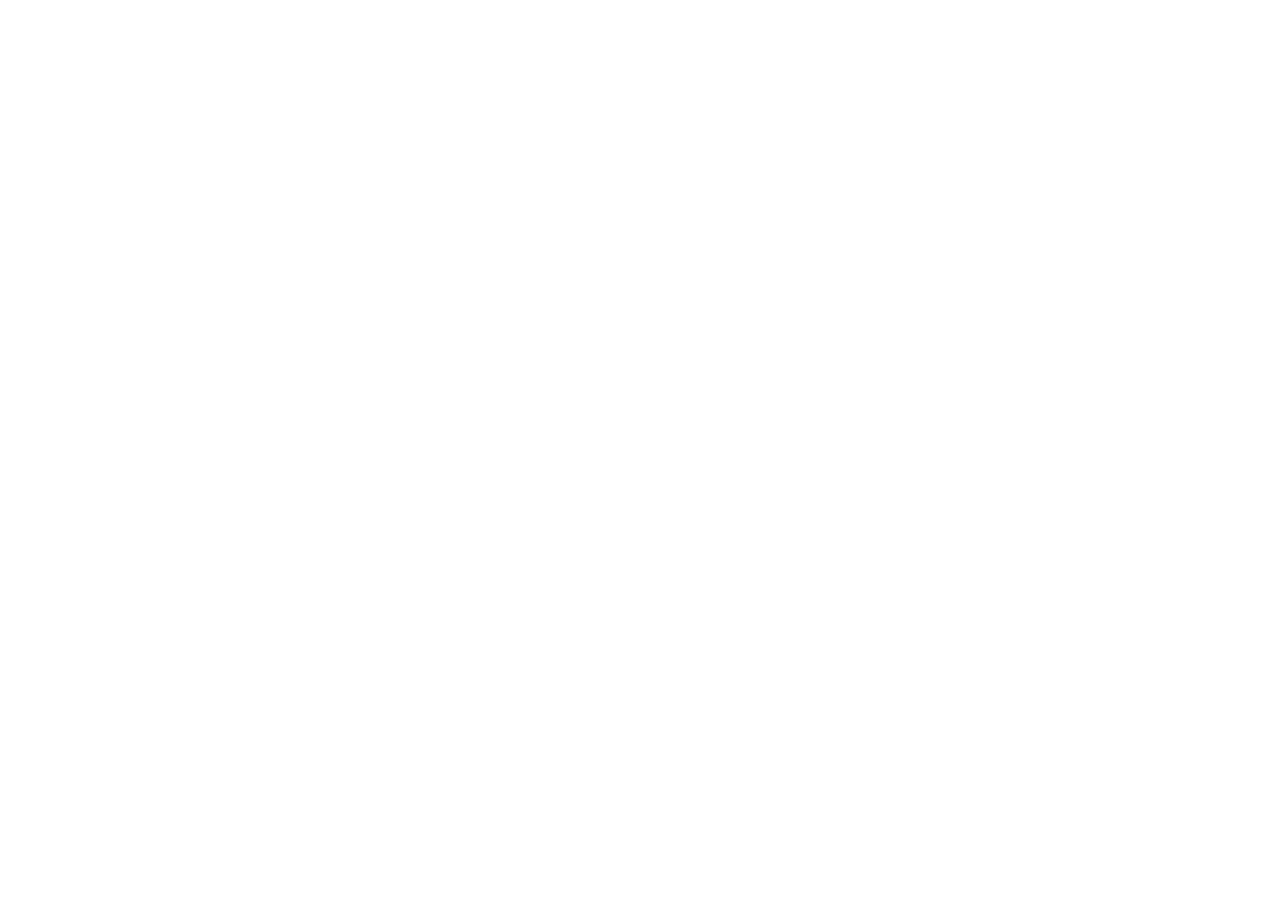
==== index.html @ 0191cfc3 "version 2" ====
<!DOCTYPE html>
<html lang="da">

<head>
    <meta charset="UTF-8">
    <meta name="robots" content="noindex, nofollow">
    <meta name="viewport" content="width=device-width, initial-scale=1.0">
    <title>Forside</title>
    <link rel="stylesheet" href="style.css">
    <link rel="stylesheet" href="layout.css">
    <link rel="preconnect" href="https://fonts.googleapis.com">
    <link rel="preconnect" href="https://fonts.gstatic.com" crossorigin>
    <link
        href="https://fonts.googleapis.com/css2?family=Barrio&family=Montserrat:ital,wght@0,100..900;1,100..900&family=Notable&family=Roboto:ital,wght@0,100;0,300;0,400;0,500;0,700;0,900;1,100;1,300;1,400;1,500;1,700;1,900&display=swap"
        rel="stylesheet">
</head>

<body>
    <header></header>
    <main></main>
    <footer></footer>
    <script src="script.js"></script>
</body>
---- style.css ----
/*************** Reset *********************/
* {
  margin: 0rem;
  padding: 0;
  box-sizing: border-box;
}

img {
  width: 100%;
  height: auto;
  display: block;
  align-self: stretch;
  object-fit: cover;
}
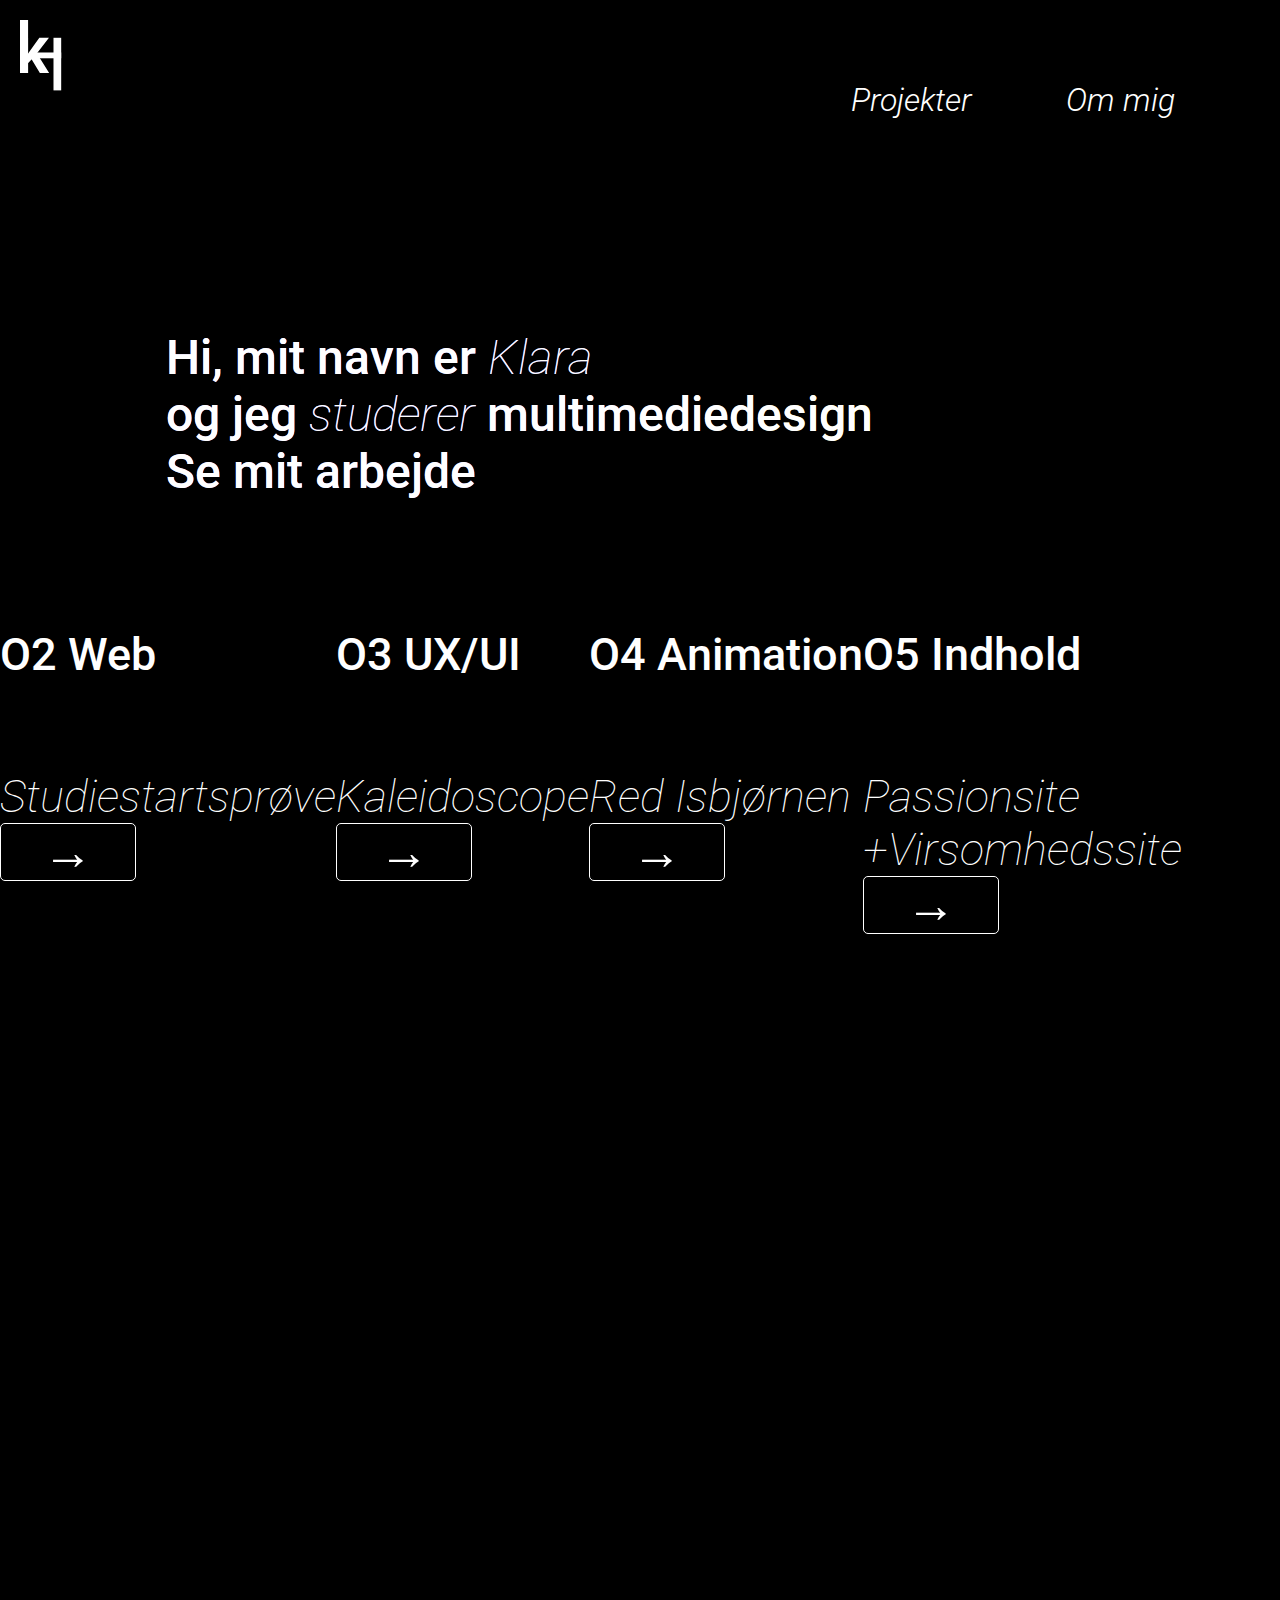
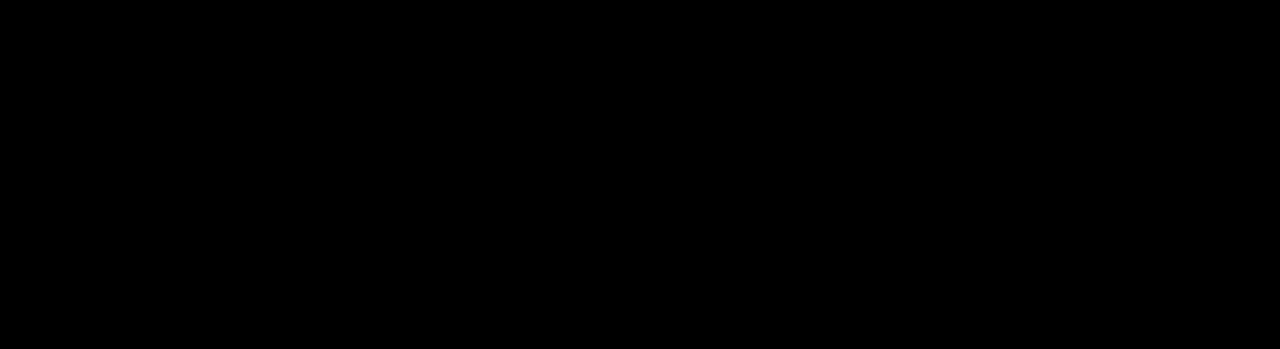
==== commit ed59e442: "version 3" ====
--- a/index.html
+++ b/index.html
@@ -16,8 +16,87 @@
 </head>
 
 <body>
-    <header></header>
-    <main></main>
-    <footer></footer>
+    <header>
+        <div class="logo">
+            <a href="index.html"><img src="img/logo.svg" alt=""></a>
+        </div>
+        <nav>
+            <ul class="menu">
+                <li><a href="projekter.html">Projekter</a></li>
+                <li><a href="om.html">Om mig</a></li>
+            </ul>
+            <div class="burger">
+                <div class="line"></div>
+                <div class="line"></div>
+                <div class="line"></div>
+            </div>
+        </nav>
+    </header>
+    <main>
+        <div class="hero">
+            <div class="hero_text">
+                <h1>Hi, mit navn er <span class="klara">Klara</span>
+                </h1>
+                <h1> og jeg <span class="studerer">studerer</span> multimediedesign</h1>
+                <h1>Se mit arbejde </h1>
+            </div>
+        </div>
+
+        <div class="grid1_1">
+            <div class="02_img"></div>
+            <div class="02_tekst">
+                <h2>O2 Web </h2>
+                <h3>Studiestartsprøve</h3>
+                <div class="pil-knap">
+                    <a class="pil" href="02.html"> &rarr;</a>
+                </div>
+            </div>
+
+
+            <div class="03_tekst">
+                <h2>O3 UX/UI </h2>
+                <h3>Kaleidoscope</h3>
+                <div class="pil-knap">
+                    <a class="pil" href="03.html"> &rarr;</a>
+                </div>
+            </div>
+            <div class="03_img"></div>
+
+            <div class="04_img"></div>
+            <div class="04_tekst">
+                <h2>O4 Animation </h2>
+                <h3>Red Isbjørnen</h3>
+                <div class="pil-knap">
+                    <a class="pil" href="04.html"> &rarr;</a>
+                </div>
+            </div>
+
+            <div class="05_tekst">
+                <h2>O5 Indhold </h2>
+                <h3>Passionsite</h3>
+                <h3>+Virsomhedssite</h3>
+                <div class="pil-knap">
+                    <a class="pil" href="05.html"> &rarr;</a>
+                </div>
+            </div>
+            <div class="05_img"></div>
+
+
+
+        </div>
+
+    </main>
+    <footer>
+        <div class="footer">
+            <div class="footer_logo">
+                <img src="img/footer_logo.svg" alt="">
+            </div>
+
+            <div>
+                <a href="projekter.html">Projekter</a>
+                <a href="om.html">Om mig</a>
+            </div>
+        </div>
+    </footer>
     <script src="script.js"></script>
 </body>--- a/style.css
+++ b/style.css
@@ -11,4 +11,237 @@
   display: block;
   align-self: stretch;
   object-fit: cover;
-}
+  padding-bottom: 7vw;
+}
+
+/*** css variabler ***/
+:root {
+  /**farver**/
+  --primary: #000000;
+  --secondary: #004491;
+  --accent: #fcc74d;
+  --grey: #ededed;
+  --white: #fffbfb;
+  --black: RGB(0, 0, 0);
+
+  /** font size **/
+  --h1mobil: 1rem;
+  --h1desktop: 2rem;
+
+  --h2mobil: 1.75rem;
+  --h2desktop: 2.8rem;
+
+  --h3mobil: 1.5rem;
+  --h3desktop: 1.75rem;
+
+  --h4mobil: 1.2rem;
+  --h4desktop: 1.5rem;
+
+  --pmobil: 0.9375rem;
+  --pdesktop: 1.2rem;
+
+  --minitekstmobil: 0.8125rem;
+  --minitekstdesktop: 0.875rem;
+
+  /*** css variabl space ***/
+  --space-xxs: 0.25rem;
+  --space-xs: 0.5rem;
+  --space-sm: 1rem;
+  --space-md: 1.5rem;
+  --space-lg: 2rem;
+  --space-xl: 3rem;
+  --space-xxl: 6rem;
+}
+
+body {
+  background-color: black;
+}
+
+p {
+  font-size: 1.9rem;
+  font-family: "Roboto", serif;
+  font-weight: 500;
+  font-style: normal;
+  color: rgb(255, 255, 255);
+  line-height: 138%;
+  padding-bottom: 7vw;
+}
+
+.p_titel {
+  font-family: "Roboto", serif;
+  font-weight: 100;
+  font-style: italic;
+  font-size: 1.9rem;
+  color: white;
+}
+
+h1 {
+  font-family: "Roboto", serif;
+  font-weight: 500;
+  font-style: normal;
+  font-size: 3rem;
+  color: white;
+  padding-left: 3vw;
+}
+
+.undertitel {
+  font-family: "Roboto", serif;
+  font-weight: 100;
+  font-style: italic;
+  font-size: 3rem;
+  color: white;
+}
+
+h2 {
+  font-family: "Roboto", serif;
+  font-weight: 500;
+  font-style: normal;
+  font-size: 2.8rem;
+  color: white;
+  padding-bottom: 7vw;
+}
+
+h3 {
+  font-family: "Roboto", serif;
+  font-weight: 100;
+  font-style: italic;
+  font-size: 2.8rem;
+  color: white;
+}
+
+/******** menu ********/
+header {
+  display: flex;
+  justify-content: space-between;
+  align-items: center;
+  padding: 20px;
+  background-color: #000000;
+  color: #ffffff;
+  font-family: "Roboto", serif;
+  font-weight: 300;
+  font-style: italic;
+  font-size: 2rem;
+}
+
+nav {
+  display: flex;
+  align-items: center;
+}
+
+.menu {
+  display: flex;
+  list-style: none;
+  align-items: center;
+  margin: 0;
+  padding: 0;
+}
+
+.menu li {
+  margin-right: 75px;
+}
+
+.menu a {
+  padding: 10px;
+  color: #000000;
+  text-decoration: none;
+  transition: color 0.3s;
+  text-align: center;
+  color: #ffffff;
+}
+
+.menu a:hover {
+  color: #ee22cc;
+}
+
+.burger {
+  width: 30px;
+  height: 20px;
+  cursor: pointer;
+}
+
+.burger .line {
+  width: 100%;
+  height: 2px;
+  background-color: #ffffff;
+  margin-bottom: 5px;
+  transition: 0.2s linear;
+}
+.burger {
+  display: none;
+}
+
+@media screen and (max-width: 800px) {
+  .menu {
+    display: none;
+  }
+  .burger {
+    display: block;
+  }
+
+  .burger.active .line:nth-child(1) {
+    transform: rotate(45deg) translate(5px, 5px);
+    transition: 0.2s linear;
+  }
+
+  .burger.active .line:nth-child(2) {
+    opacity: 0;
+    transition: 0.15s linear;
+  }
+
+  .burger.active .line:nth-child(3) {
+    transform: rotate(-45deg) translate(5px, -5px);
+    transition: 0.2s linear;
+  }
+
+  nav.active .menu {
+    display: block;
+    background-color: #000000;
+    position: absolute;
+    top: 94px;
+    left: 0;
+    width: 100%;
+    height: 100%;
+    box-shadow: 0 10px 10px rgba(0, 0, 0, 0.1);
+    z-index: 1;
+  }
+
+  nav.active .menu li {
+    margin: 10px 20px;
+    text-align: center;
+  }
+
+  nav.active .menu a {
+    font-size: 80px;
+  }
+
+  .menu a {
+    color: #ffffff;
+    height: 100svh;
+  }
+  .menu a:hover {
+    color: #000000;
+  }
+}
+
+/********* footer ***********/
+/* .footer_logo {
+  width: 35%;
+} */
+
+.footer {
+  display: grid;
+  grid-template-columns: 1fr 1fr;
+  padding: 2vw;
+}
+
+.footer a {
+  padding: 10px;
+  text-decoration: none;
+  transition: color 0.3s;
+  text-align: center;
+  color: #000000;
+  font-family: "Roboto", serif;
+  font-weight: 300;
+  font-style: italic;
+  font-size: 2rem;
+}
--- a/layout.css
+++ b/layout.css
@@ -0,0 +1,193 @@
+/********** forside **********/
+
+.hero_text {
+  font-size: 2rem;
+  font-family: "Roboto", serif;
+  font-weight: 700;
+  font-style: normal;
+
+  color: transparent;
+  background-clip: text;
+  background-image: url("img/gradient.png");
+  background-size: 150%;
+
+  animation: kf_herot 30s cubic-bezier(0.3, 0, 0.7, 1);
+}
+
+@keyframes kf_herot {
+  0% {
+    background-position: 0% 0%;
+  }
+  50% {
+    background-position: 100% 100%;
+  }
+  100% {
+    background-position: 0% 0%;
+  }
+}
+
+.klara {
+  font-family: "Roboto", serif;
+  font-weight: 100;
+  font-style: italic;
+}
+
+.studerer {
+  font-family: "Roboto", serif;
+  font-weight: 100;
+  font-style: italic;
+}
+
+.hero {
+  background-color: black;
+  padding: 10vw;
+}
+
+.pil {
+  background-color: #000000;
+  background-size: 200px;
+  border-style: solid;
+  border-width: 1px;
+  text-align: center;
+  color: rgb(255, 255, 255);
+  padding: 0px;
+  padding-inline: 42px;
+  border-radius: 5px;
+  font-family: Arial, Helvetica, sans-serif;
+  font-size: 50px;
+  text-decoration: none;
+}
+.pil:hover {
+  color: transparent;
+  background-clip: text;
+  background-image: url("img/gradient.png");
+  background-size: 150%;
+
+  animation: kf_hover 2s cubic-bezier(0.3, 0, 0.7, 1);
+}
+
+@keyframes kf_hover {
+  0% {
+    background-position: 0% 0%;
+  }
+  50% {
+    background-position: 100% 100%;
+  }
+  100% {
+    background-position: 0% 0%;
+  }
+}
+
+/****** 02 ***********/
+
+@media (min-width: 750px) {
+  .grid1_1 {
+    display: flex;
+    flex-direction: row;
+  }
+}
+
+.se {
+  background-color: #000000;
+  background-size: 200px;
+  border-style: solid;
+  border-width: 1px;
+  text-align: center;
+  color: rgb(255, 255, 255);
+  padding: 9px;
+  padding-inline: 23px;
+  border-radius: 50px;
+  font-family: "Roboto", serif;
+  font-weight: 100;
+  font-size: 2.8rem;
+  text-decoration: none;
+}
+.se:hover {
+  color: transparent;
+  background-clip: text;
+  background-image: url("img/gradient.png");
+  background-size: 150%;
+
+  animation: kf_hover 2s cubic-bezier(0.3, 0, 0.7, 1);
+}
+
+.se-knap {
+  display: flex;
+  justify-content: center;
+}
+
+.flex_boks {
+  display: grid;
+  justify-content: center;
+}
+
+.boks_02_1 {
+  padding: 10vw;
+}
+
+.tekst_boks_02 {
+  padding: 10vw;
+}
+
+.indhold_02 {
+  padding: 10vw;
+}
+
+.lering_02 {
+  padding: 10vw;
+}
+
+/************* 03 ***************/
+.tekst_boks_03 {
+}
+
+.proces_03 {
+  background-color: #accdff;
+  color: black;
+  padding: 10vw;
+}
+
+.flex_boks_03 {
+  display: grid;
+  justify-content: center;
+  padding-top: 10vw;
+  padding-bottom: 10vw;
+
+  font-size: 1rem;
+  font-family: "Roboto", serif;
+  font-weight: 400;
+  font-style: normal;
+
+  /* color: transparent;
+  background-clip: text; */
+  background-image: url("img/gradient.png");
+  /* background-size: 150%; */
+
+  animation: kf_boks 30s cubic-bezier(0.3, 0, 0.7, 1);
+}
+
+@keyframes kf_boks {
+  0% {
+    background-position: 0% 0%;
+  }
+  50% {
+    background-position: 100% 100%;
+  }
+  100% {
+    background-position: 0% 0%;
+  }
+}
+
+.ungt,
+.moder,
+.kulturelt {
+  display: grid;
+  justify-content: center;
+}
+
+.videre_knap {
+  display: grid;
+  justify-content: center;
+  padding-top: 20vw;
+  padding-bottom: 10vw;
+}
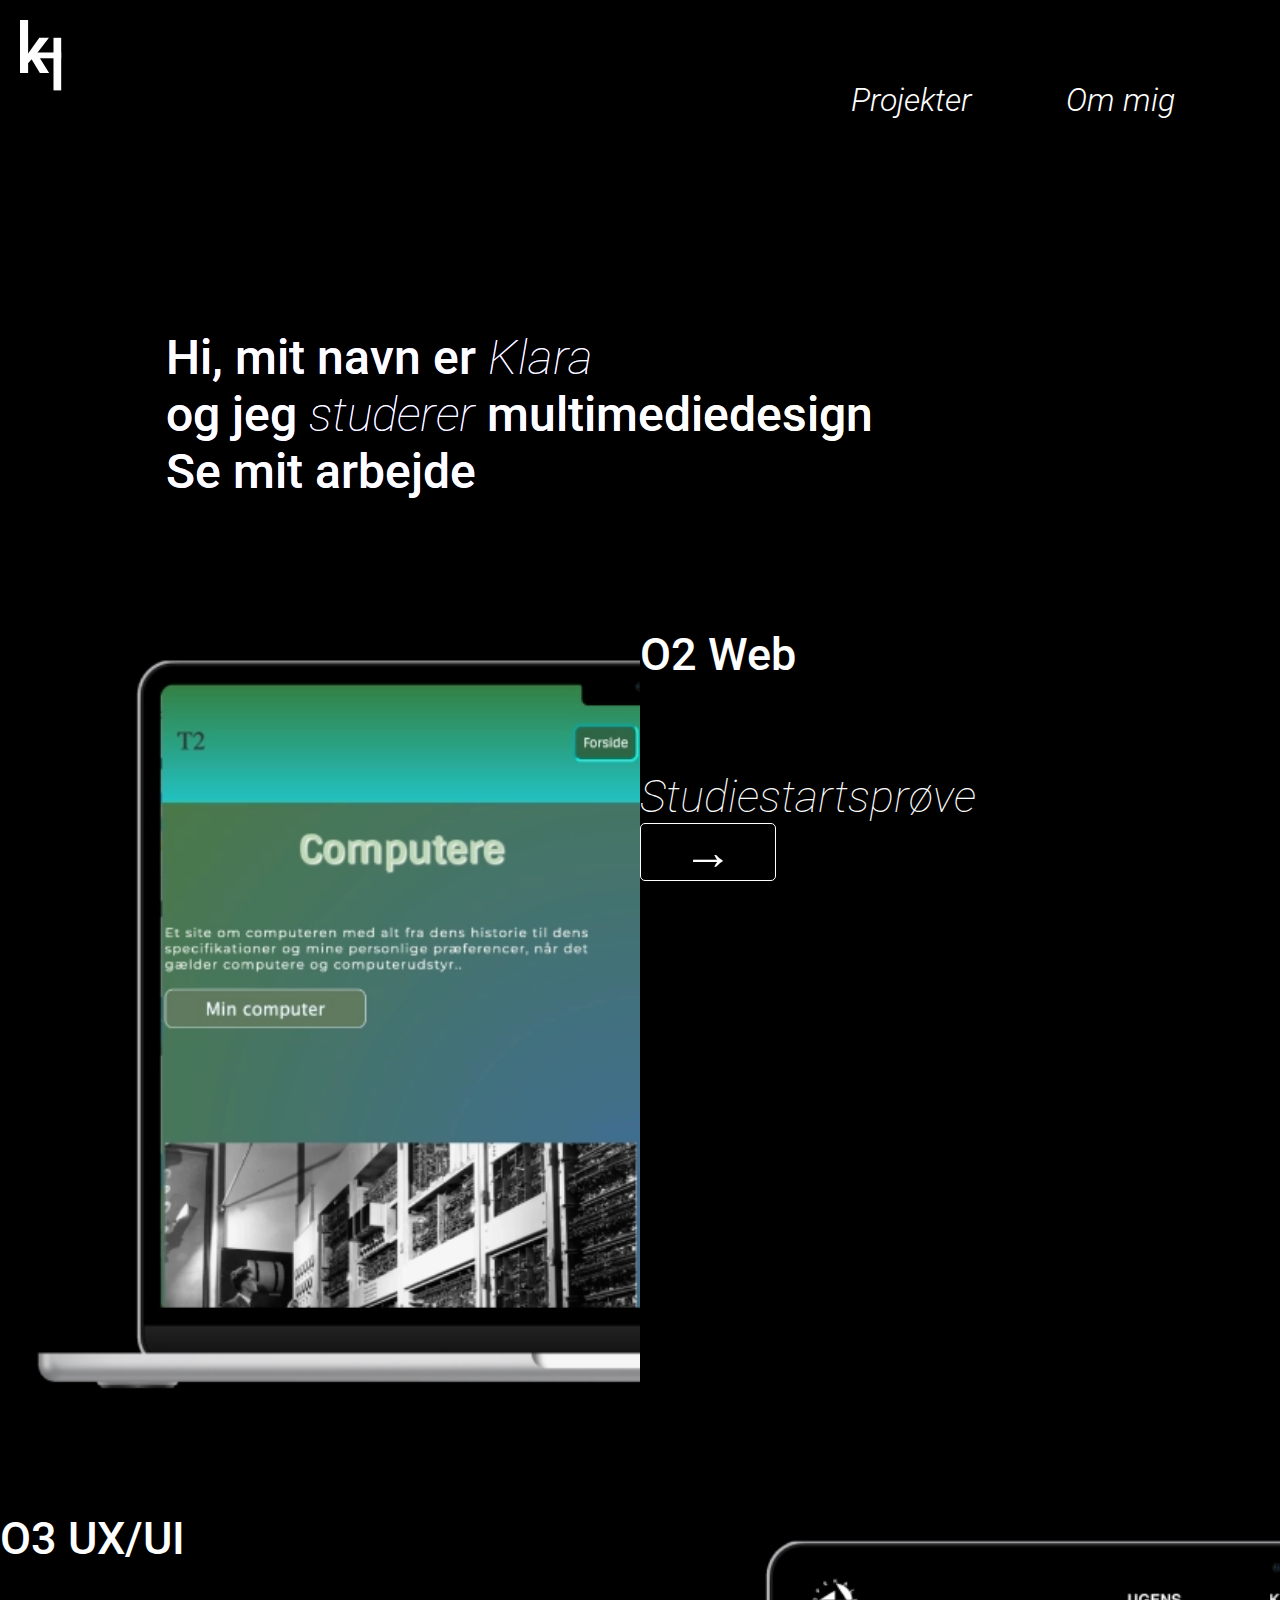
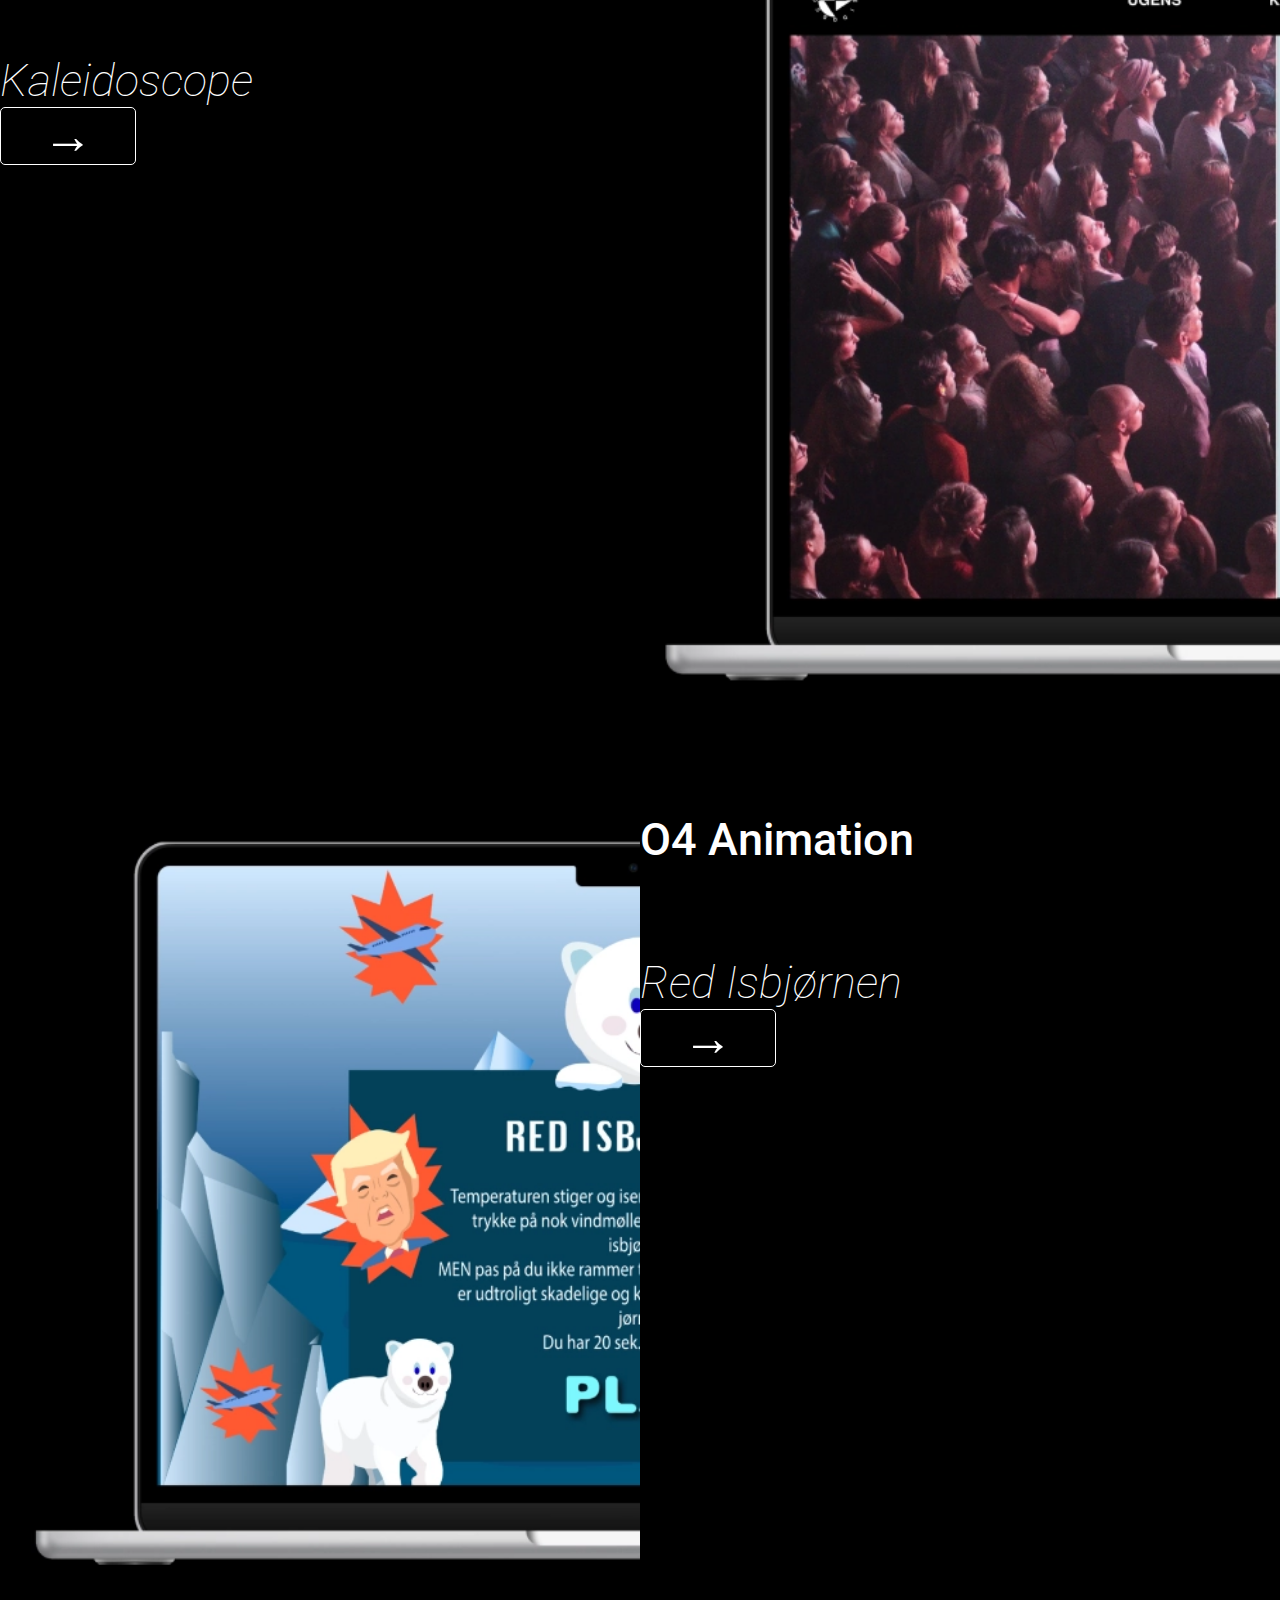
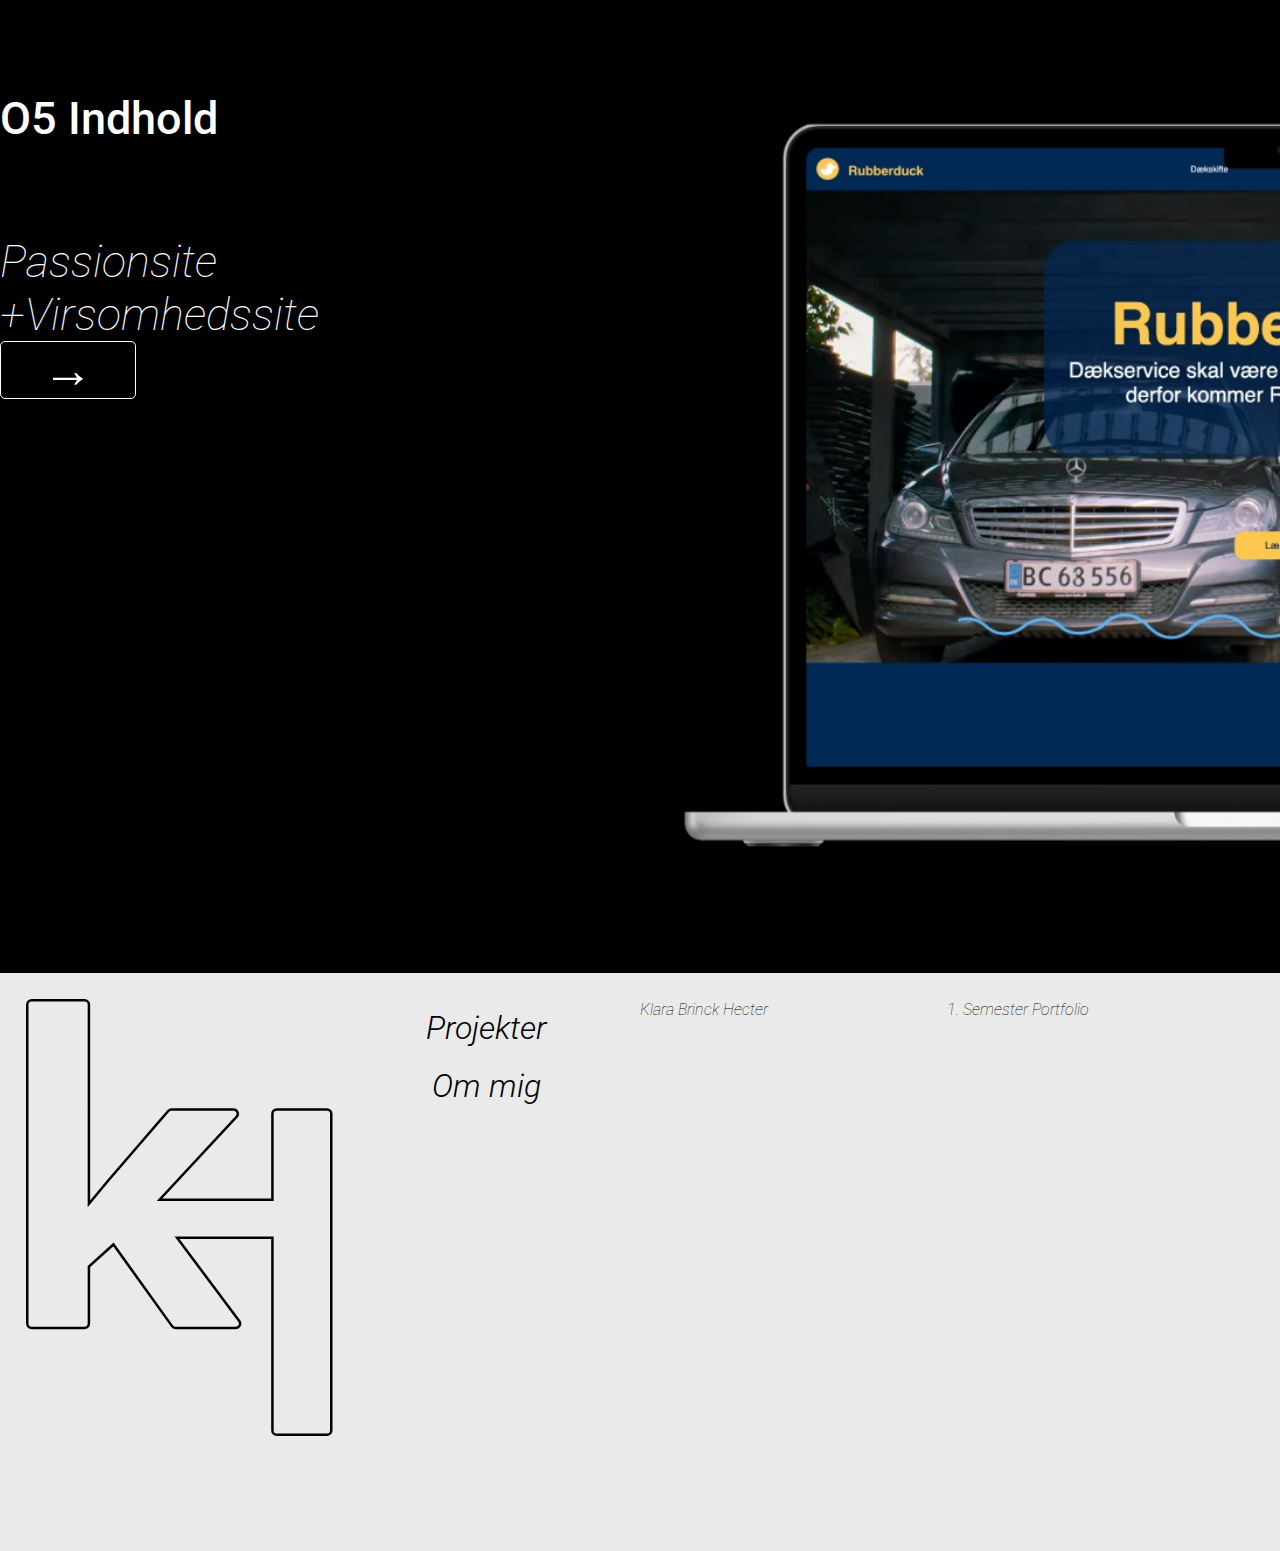
==== commit 2b9cea0b: "version 5" ====
--- a/index.html
+++ b/index.html
@@ -42,9 +42,9 @@
             </div>
         </div>
 
-        <div class="grid1_1">
-            <div class="02_img"></div>
-            <div class="02_tekst">
+        <div class="forside_grid1_1">
+            <div class="img_02"> <img src="img/02_proj.webp" alt=""></div>
+            <div class="tekst_02">
                 <h2>O2 Web </h2>
                 <h3>Studiestartsprøve</h3>
                 <div class="pil-knap">
@@ -53,17 +53,17 @@
             </div>
 
 
-            <div class="03_tekst">
+            <div class="tekst_03">
                 <h2>O3 UX/UI </h2>
                 <h3>Kaleidoscope</h3>
                 <div class="pil-knap">
                     <a class="pil" href="03.html"> &rarr;</a>
                 </div>
             </div>
-            <div class="03_img"></div>
+            <div class="img_03"><img src="img/03_proj.webp" alt=""></div>
 
-            <div class="04_img"></div>
-            <div class="04_tekst">
+            <div class="img_04"><img src="img/04_proj.webp" alt=""></div>
+            <div class="tekst_04">
                 <h2>O4 Animation </h2>
                 <h3>Red Isbjørnen</h3>
                 <div class="pil-knap">
@@ -71,7 +71,7 @@
                 </div>
             </div>
 
-            <div class="05_tekst">
+            <div class="tekst_05">
                 <h2>O5 Indhold </h2>
                 <h3>Passionsite</h3>
                 <h3>+Virsomhedssite</h3>
@@ -79,7 +79,7 @@
                     <a class="pil" href="05.html"> &rarr;</a>
                 </div>
             </div>
-            <div class="05_img"></div>
+            <div class="img_05"><img src="img/05_proj.webp" alt=""></div>
 
 
 
@@ -88,15 +88,35 @@
     </main>
     <footer>
         <div class="footer">
-            <div class="footer_logo">
-                <img src="img/footer_logo.svg" alt="">
+
+            <div class="grid2_1">
+                <div class="footer_logo">
+                    <img src="img/footer_logo.svg" alt="">
+                </div>
+
+                <div>
+                    <div class="projekter">
+                        <a href="projekter.html">Projekter</a>
+                    </div>
+
+                    <div class="om">
+                        <a href="om.html">Om mig</a>
+                    </div>
+
+                </div>
             </div>
 
-            <div>
-                <a href="projekter.html">Projekter</a>
-                <a href="om.html">Om mig</a>
+
+            <div class="grid2_1">
+                <div>
+                    <p class="fod_1">Klara Brinck Hecter</p>
+                </div>
+                <div>
+                    <p class="fod_2">1. Semester Portfolio</p>
+                </div>
             </div>
         </div>
+
     </footer>
     <script src="script.js"></script>
 </body>--- a/style.css
+++ b/style.css
@@ -58,9 +58,9 @@
 }
 
 p {
-  font-size: 1.9rem;
-  font-family: "Roboto", serif;
-  font-weight: 500;
+  font-size: 1.5rem;
+  font-family: "Roboto", serif;
+  font-weight: 400;
   font-style: normal;
   color: rgb(255, 255, 255);
   line-height: 138%;
@@ -230,8 +230,9 @@
 
 .footer {
   display: grid;
-  grid-template-columns: 1fr 1fr;
   padding: 2vw;
+  background-color: #eaeaea;
+  justify-content: center;
 }
 
 .footer a {
@@ -245,3 +246,44 @@
   font-style: italic;
   font-size: 2rem;
 }
+
+.footer_logo {
+  display: grid;
+  grid-row: 1/3;
+}
+
+.fod_1,
+.fod_2 {
+  font-family: "Roboto", serif;
+  font-weight: 100;
+  font-style: italic;
+  font-size: 1rem;
+  color: rgb(0, 0, 0);
+
+  padding: 0;
+  display: grid;
+}
+
+.grid2_1 {
+  display: grid;
+  grid-template-columns: 1fr 1fr;
+}
+
+.projekter {
+  display: grid;
+  grid-row: 1/2;
+}
+
+.om {
+  display: grid;
+  grid-row: 2/3;
+}
+
+@media screen and (min-width: 800px) {
+  .footer {
+    display: grid;
+    grid-template-columns: 1fr 1fr;
+    padding: 2vw;
+    background-color: #eaeaea;
+  }
+}
--- a/layout.css
+++ b/layout.css
@@ -80,10 +80,67 @@
 
 /****** 02 ***********/
 
+@media (max-width: 750px) {
+  .forside_grid1_1 {
+    display: flex;
+    flex-wrap: wrap;
+    gap: 20px; /* Afstand mellem elementer */
+    padding-bottom: 10vw;
+  }
+
+  .img_02 {
+    order: 1;
+    padding: 10vw;
+    padding-bottom: 0;
+  }
+
+  .tekst_02 {
+    order: 2;
+    padding-left: 10vw;
+    padding-bottom: 15vw;
+  }
+
+  .tekst_03 {
+    order: 4;
+    padding-left: 10vw;
+    padding-bottom: 15vw;
+  }
+
+  .img_03 {
+    order: 3;
+    padding: 10vw;
+    padding-bottom: 0;
+  }
+
+  .img_04 {
+    order: 6;
+    padding: 10vw;
+    padding-bottom: 0;
+  }
+
+  .tekst_04 {
+    order: 6;
+    padding-left: 10vw;
+    padding-bottom: 15vw;
+  }
+
+  .tekst_05 {
+    order: 9;
+    padding-left: 10vw;
+    padding-bottom: 15vw;
+  }
+
+  .img_05 {
+    order: 8;
+    padding: 10vw;
+    padding-bottom: 0;
+  }
+}
+
 @media (min-width: 750px) {
-  .grid1_1 {
-    display: flex;
-    flex-direction: row;
+  .forside_grid1_1 {
+    display: grid;
+    grid-template-columns: 1fr 1fr;
   }
 }
 
@@ -191,3 +248,125 @@
   padding-top: 20vw;
   padding-bottom: 10vw;
 }
+
+/************ 05 **********/
+
+.lerings_boks_04 {
+  background-color: #e4ccff;
+}
+
+.sort_tekst {
+  color: black;
+}
+
+.lering_04 {
+  padding-left: 10vw;
+  padding-top: 15vw;
+}
+
+.p_titel_4 {
+  padding-top: 10vw;
+}
+
+/* #game_elements {
+  width: 100%;
+  height: 100%;
+  position: absolute;
+  top: 0;
+  left: 0;
+} */
+
+#fly_container {
+  width: 13%;
+  aspect-ratio: 200/200;
+  position: absolute;
+  top: 633px;
+  left: 330px;
+}
+
+#fly_sprite {
+  width: 100%;
+  height: 100%;
+  background-image: url(img/flyvemaskine.svg);
+  background-size: cover;
+
+  animation-name: rotation_kf;
+  animation-duration: 30s;
+  animation-iteration-count: infinite;
+}
+
+@keyframes rotation_kf {
+  0% {
+  }
+
+  100% {
+    rotate: 360deg;
+  }
+}
+
+#vindmolle_container {
+  width: 13%;
+  aspect-ratio: 200/200;
+  position: absolute;
+  top: 190%;
+  left: 80%;
+}
+
+#vindmolle_sprite {
+  width: 100%;
+  height: 100%;
+  background-image: url(img/vindmolle.svg);
+  background-size: cover;
+
+  animation-name: rotation_kf;
+  animation-duration: 30s;
+  animation-iteration-count: infinite;
+}
+
+.trump {
+  position: relative;
+  padding-top: 10vw;
+  width: 25%;
+  left: 10%;
+
+  animation-name: rotation_kf;
+  animation-duration: 30s;
+  animation-iteration-count: infinite;
+}
+
+/************* 05 *************/
+.lottie {
+  width: 100%;
+  height: 100%;
+  top: -13%;
+  left: -1%;
+  position: absolute;
+  pointer-events: none;
+}
+
+/******** om **************/
+
+.mig {
+  padding: 10vw;
+}
+
+.kompetencer_1,
+.kompetencer_2,
+.kompetencer_3,
+.kompetencer_4,
+.kompetencer_5,
+.kompetencer_6,
+.kompetencer_7,
+.kompetencer_8,
+.kompetencer_9,
+.kompetencer_10 {
+  font-family: "Roboto", serif;
+  font-weight: 100;
+  font-style: italic;
+  font-size: 2rem;
+  color: white;
+}
+
+.kompetencer {
+  padding: 10vw;
+}
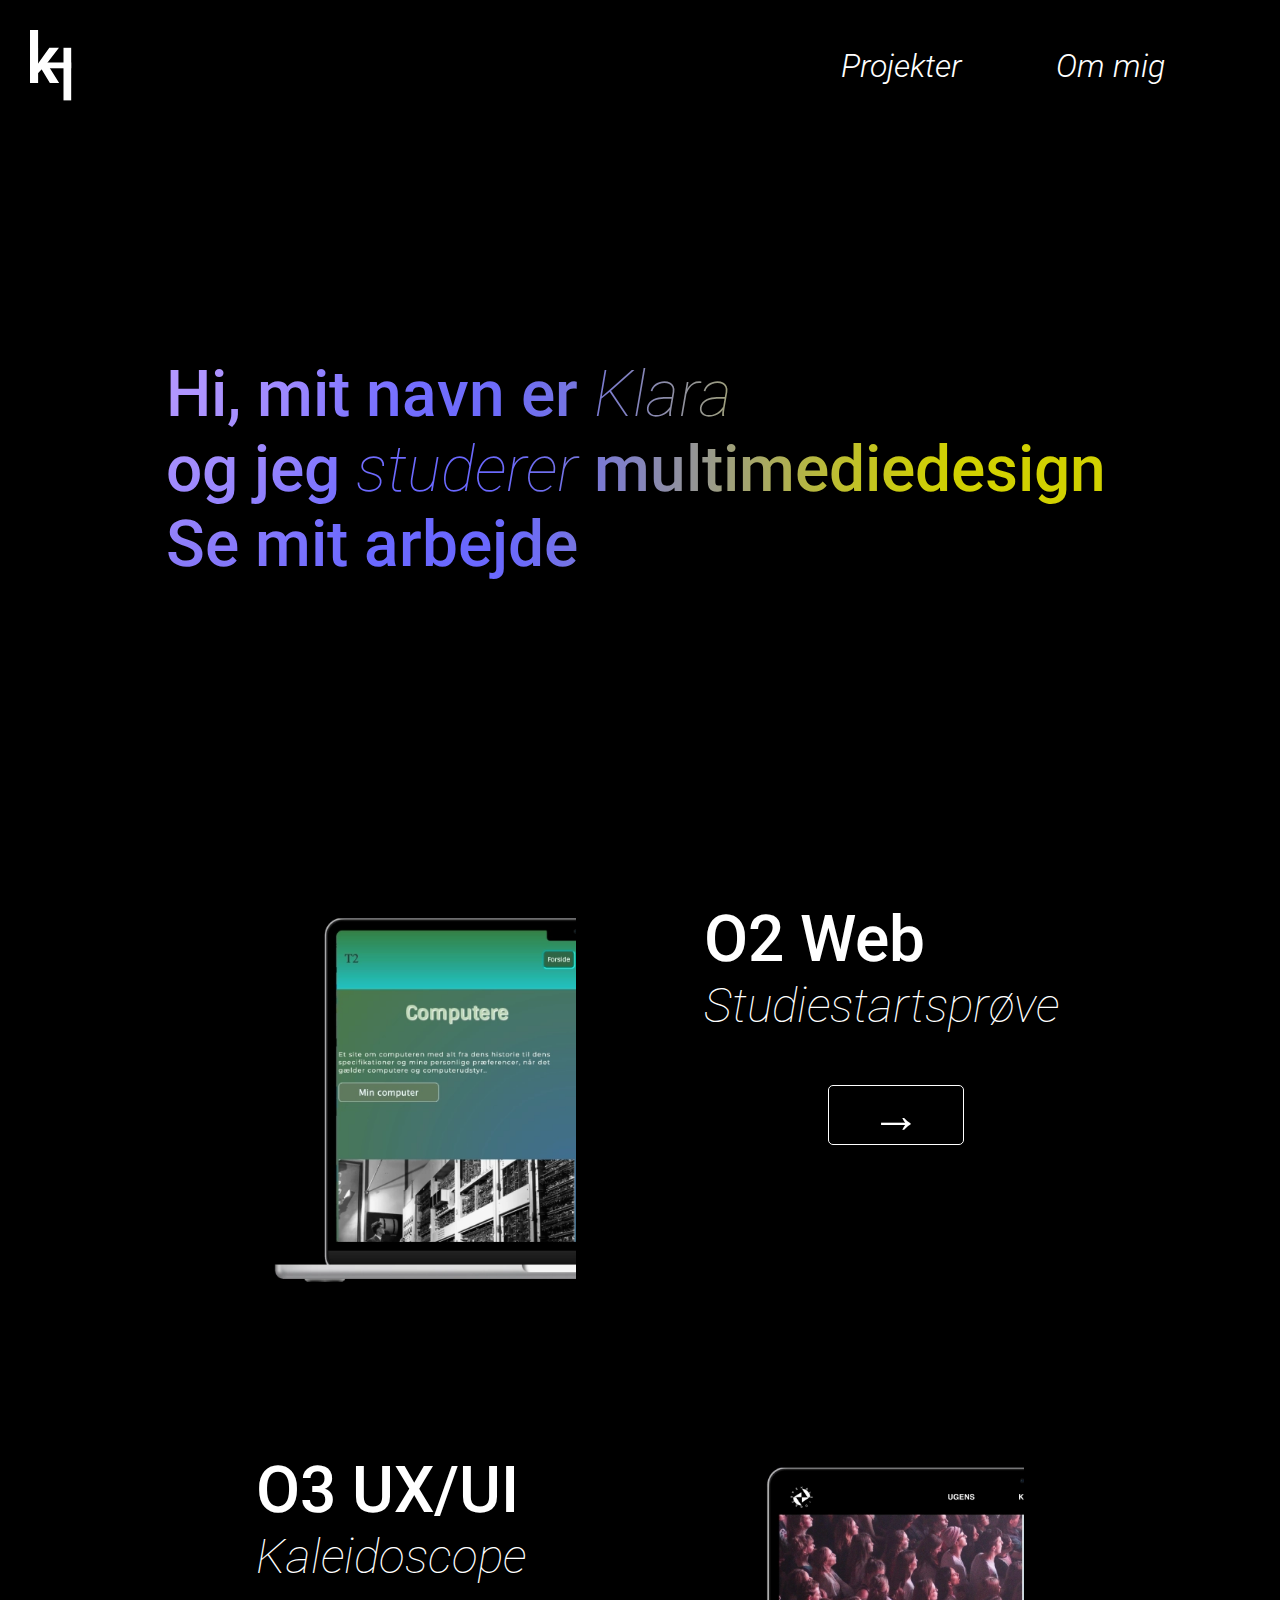
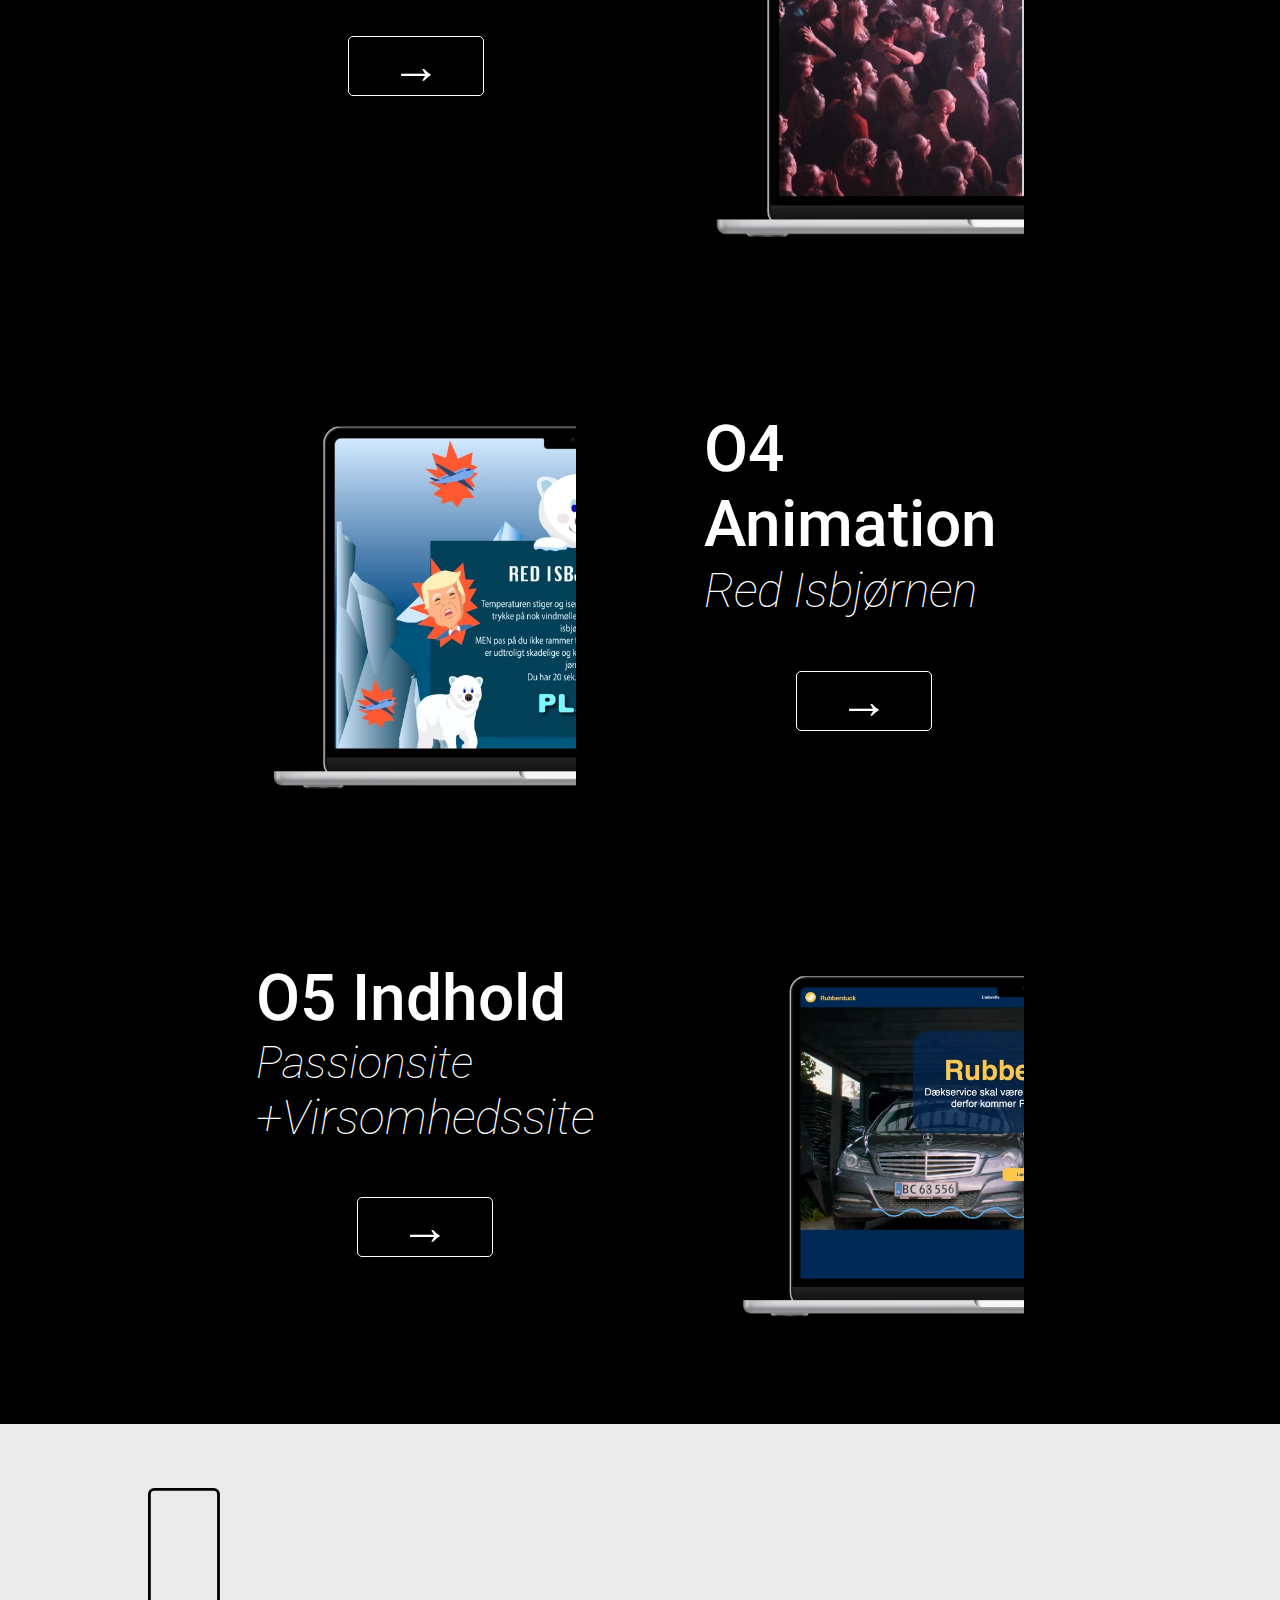
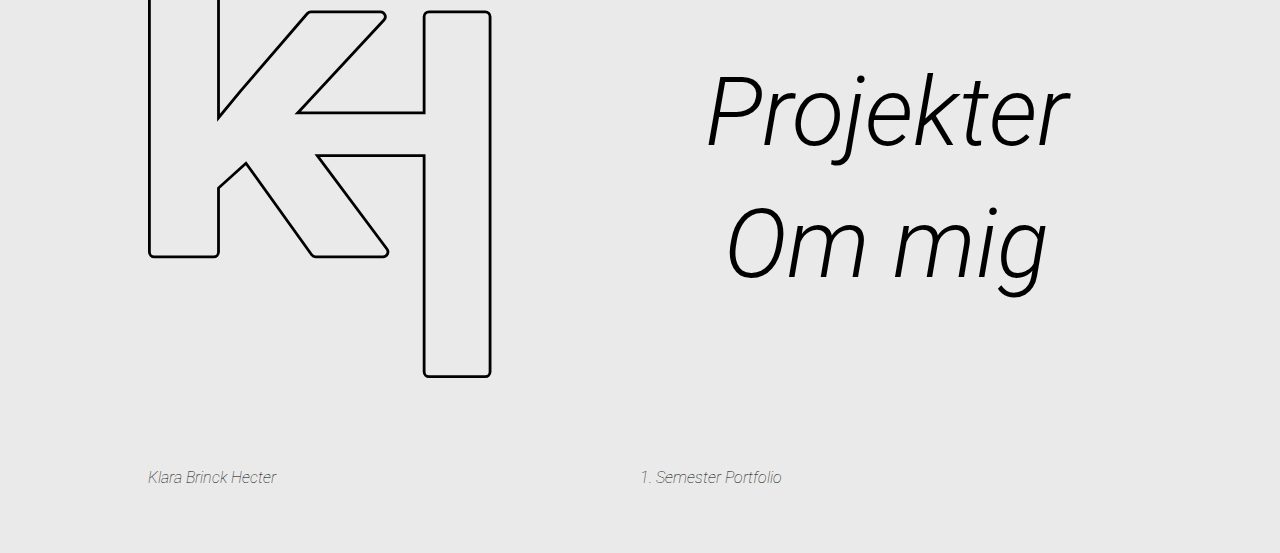
==== commit 7cb6ab80: "version 6" ====
--- a/index.html
+++ b/index.html
@@ -18,7 +18,7 @@
 <body>
     <header>
         <div class="logo">
-            <a href="index.html"><img src="img/logo.svg" alt=""></a>
+            <a href="index.html"><img src="img/logo.svg" alt="" class="logo"></a>
         </div>
         <nav>
             <ul class="menu">
@@ -35,51 +35,63 @@
     <main>
         <div class="hero">
             <div class="hero_text">
-                <h1>Hi, mit navn er <span class="klara">Klara</span>
+                <h1 class="forside_h1">Hi, mit navn er <span class="klara">Klara</span>
                 </h1>
-                <h1> og jeg <span class="studerer">studerer</span> multimediedesign</h1>
-                <h1>Se mit arbejde </h1>
+                <h1 class="forside_h1"> og jeg <span class="studerer">studerer</span> multimediedesign</h1>
+                <h1 class="forside_h1">Se mit arbejde </h1>
             </div>
         </div>
 
-        <div class="forside_grid1_1">
-            <div class="img_02"> <img src="img/02_proj.webp" alt=""></div>
-            <div class="tekst_02">
-                <h2>O2 Web </h2>
-                <h3>Studiestartsprøve</h3>
-                <div class="pil-knap">
-                    <a class="pil" href="02.html"> &rarr;</a>
+        <div>
+
+            <div class="forside_grid1_1">
+                <div class="img_02"> <img src="img/02_proj.webp" alt=""></div>
+                <div class="tekst_02">
+                    <h2 class="forside_undertitel">O2 Web </h2>
+                    <h3 class="forside_h3">Studiestartsprøve</h3>
+                    <div class="pil-knap">
+                        <a class="pil" href="02.html"> &rarr;</a>
+                    </div>
                 </div>
             </div>
 
 
-            <div class="tekst_03">
-                <h2>O3 UX/UI </h2>
-                <h3>Kaleidoscope</h3>
-                <div class="pil-knap">
-                    <a class="pil" href="03.html"> &rarr;</a>
+            <div class="forside_grid1_1">
+                <div class="tekst_03">
+                    <h2 class="forside_undertitel">O3 UX/UI </h2>
+                    <h3 class="forside_h3">Kaleidoscope</h3>
+                    <div class="pil-knap">
+                        <a class="pil" href="03.html"> &rarr;</a>
+                    </div>
                 </div>
+                <div class="img_03"><img src="img/03_proj.webp" alt=""></div>
             </div>
-            <div class="img_03"><img src="img/03_proj.webp" alt=""></div>
 
-            <div class="img_04"><img src="img/04_proj.webp" alt=""></div>
-            <div class="tekst_04">
-                <h2>O4 Animation </h2>
-                <h3>Red Isbjørnen</h3>
-                <div class="pil-knap">
-                    <a class="pil" href="04.html"> &rarr;</a>
+
+            <div class="forside_grid1_1">
+                <div class="img_04"><img src="img/04_proj.webp" alt=""></div>
+                <div class="tekst_04">
+                    <h2 class="forside_undertitel">O4 Animation </h2>
+                    <h3 class="forside_h3">Red Isbjørnen</h3>
+                    <div class="pil-knap">
+                        <a class="pil" href="04.html"> &rarr;</a>
+                    </div>
                 </div>
             </div>
 
-            <div class="tekst_05">
-                <h2>O5 Indhold </h2>
-                <h3>Passionsite</h3>
-                <h3>+Virsomhedssite</h3>
-                <div class="pil-knap">
-                    <a class="pil" href="05.html"> &rarr;</a>
+
+            <div class="forside_grid1_1">
+                <div class="tekst_05">
+                    <h2 class="forside_undertitel">O5 Indhold </h2>
+                    <h3>Passionsite</h3>
+                    <h3 class="forside_h3">+Virsomhedssite</h3>
+                    <div class="pil-knap">
+                        <a class="pil" href="05.html"> &rarr;</a>
+                    </div>
                 </div>
+                <div class="img_05"><img src="img/05_proj.webp" alt=""></div>
             </div>
-            <div class="img_05"><img src="img/05_proj.webp" alt=""></div>
+
 
 
 
@@ -94,7 +106,7 @@
                     <img src="img/footer_logo.svg" alt="">
                 </div>
 
-                <div>
+                <div class="centrer">
                     <div class="projekter">
                         <a href="projekter.html">Projekter</a>
                     </div>
--- a/style.css
+++ b/style.css
@@ -109,12 +109,76 @@
   color: white;
 }
 
+@media (min-width: 750px) {
+  p {
+    font-size: 2rem;
+    font-family: "Roboto", serif;
+    font-weight: 400;
+    font-style: normal;
+    color: rgb(255, 255, 255);
+    line-height: 138%;
+    padding-bottom: 7vw;
+  }
+
+  .p_titel {
+    font-family: "Roboto", serif;
+    font-weight: 100;
+    font-style: italic;
+    font-size: 1.9rem;
+    color: white;
+  }
+
+  h1 {
+    font-size: 4rem;
+    padding-left: 3vw;
+  }
+
+  .undertitel {
+    font-family: "Roboto", serif;
+    font-weight: 100;
+    font-style: italic;
+    font-size: 3rem;
+    color: white;
+    padding-bottom: 7vw;
+  }
+
+  .undertitel_p {
+    font-family: "Roboto", serif;
+    font-weight: 100;
+    font-style: italic;
+    font-size: 3rem;
+    color: white;
+    padding-bottom: 0;
+  }
+
+  h2 {
+    font-family: "Roboto", serif;
+    font-weight: 500;
+    font-style: normal;
+    font-size: 5rem;
+    color: white;
+    padding-bottom: 3vw;
+  }
+
+  h3 {
+    font-family: "Roboto", serif;
+    font-weight: 100;
+    font-style: italic;
+    font-size: 2.8rem;
+    color: white;
+  }
+
+  header {
+    padding-bottom: 10vw !important;
+  }
+}
+
 /******** menu ********/
 header {
   display: flex;
   justify-content: space-between;
   align-items: center;
-  padding: 20px;
+  padding: 30px;
   background-color: #000000;
   color: #ffffff;
   font-family: "Roboto", serif;
@@ -228,6 +292,10 @@
   width: 35%;
 } */
 
+.logo {
+  padding: 0;
+}
+
 .footer {
   display: grid;
   padding: 2vw;
@@ -247,6 +315,10 @@
   font-size: 2rem;
 }
 
+.footer a:hover {
+  color: #ee22cc;
+}
+
 .footer_logo {
   display: grid;
   grid-row: 1/3;
@@ -282,8 +354,22 @@
 @media screen and (min-width: 800px) {
   .footer {
     display: grid;
-    grid-template-columns: 1fr 1fr;
-    padding: 2vw;
+    padding: 5vw;
     background-color: #eaeaea;
   }
-}
+
+  .footer_logo {
+    width: 70%;
+    display: grid;
+    grid-row: 1/4;
+  }
+
+  .footer a {
+    font-size: 6rem;
+  }
+
+  .centrer {
+    display: grid;
+    grid-row: 2/3;
+  }
+}
--- a/layout.css
+++ b/layout.css
@@ -1,5 +1,4 @@
 /********** forside **********/
-
 .hero_text {
   font-size: 2rem;
   font-family: "Roboto", serif;
@@ -11,7 +10,7 @@
   background-image: url("img/gradient.png");
   background-size: 150%;
 
-  animation: kf_herot 30s cubic-bezier(0.3, 0, 0.7, 1);
+  animation: kf_herot 10s cubic-bezier(0.3, 0, 0.7, 1);
 }
 
 @keyframes kf_herot {
@@ -24,6 +23,10 @@
   100% {
     background-position: 0% 0%;
   }
+}
+
+.forside_h1 {
+  color: transparent;
 }
 
 .klara {
@@ -40,7 +43,10 @@
 
 .hero {
   background-color: black;
-  padding: 10vw;
+  padding-left: 10vw;
+  padding-top: 10vw;
+  padding-right: 10vw;
+  padding-bottom: 20vw;
 }
 
 .pil {
@@ -78,6 +84,66 @@
   }
 }
 
+@media (min-width: 750px) {
+  .forside_h3 {
+    padding-bottom: 4vw;
+    font-size: 3rem;
+  }
+
+  .forside_grid1_1 {
+    display: grid;
+    grid-template-columns: 1fr 1fr;
+    padding-right: 10vw;
+    padding-left: 10vw;
+    padding-top: 5vw;
+  }
+
+  .forside_undertitel {
+    padding-bottom: 0;
+    font-size: 4rem;
+  }
+
+  .img_02 {
+    padding-left: 10vw;
+    padding-right: 5vw;
+  }
+
+  .tekst_02 {
+    padding-left: 5vw;
+    padding-right: 5vw;
+  }
+
+  .img_03 {
+    padding-left: 5vw;
+    padding-right: 10vw;
+  }
+
+  .tekst_03 {
+    padding-left: 10vw;
+    padding-right: 5vw;
+  }
+
+  .img_04 {
+    padding-left: 10vw;
+    padding-right: 5vw;
+  }
+
+  .tekst_04 {
+    padding-left: 5vw;
+    padding-right: 10vw;
+  }
+
+  .img_05 {
+    padding-left: 5vw;
+    padding-right: 10vw;
+  }
+
+  .tekst_05 {
+    padding-left: 10vw;
+    padding-right: 5vw;
+  }
+}
+
 /****** 02 ***********/
 
 @media (max-width: 750px) {
@@ -138,9 +204,46 @@
 }
 
 @media (min-width: 750px) {
-  .forside_grid1_1 {
+  .grid1_1 {
     display: grid;
     grid-template-columns: 1fr 1fr;
+    gap: 2vw;
+  }
+
+  .mobil_02 {
+    width: 60%;
+  }
+
+  .boks_02_1 {
+    padding-left: 15vw !important;
+    padding-right: 15vw !important;
+    padding-top: 0 !important;
+    padding-bottom: 7vw !important;
+  }
+
+  .tekst_boks_02 {
+    padding-left: 15vw !important;
+    padding-right: 15vw !important;
+    padding-top: 7vw !important;
+    padding-bottom: 0 !important;
+  }
+
+  .indhold_02 {
+    padding-left: 15vw !important;
+    padding-right: 15vw !important;
+    padding-bottom: 0 !important;
+  }
+
+  .lering_02 {
+    padding-left: 15vw !important;
+    padding-right: 15vw !important;
+    padding-top: 5vw !important;
+    padding-bottom: 10vw !important;
+  }
+
+  .pil-knap {
+    display: grid;
+    justify-content: center;
   }
 }
 
@@ -195,8 +298,6 @@
 }
 
 /************* 03 ***************/
-.tekst_boks_03 {
-}
 
 .proces_03 {
   background-color: #accdff;
@@ -249,7 +350,27 @@
   padding-bottom: 10vw;
 }
 
-/************ 05 **********/
+@media (min-width: 750px) {
+  .proces_03 {
+    padding-top: 7vw !important ;
+    padding-left: 15vw !important;
+    padding-right: 15vw !important;
+    padding-bottom: 3vw !important;
+  }
+
+  .videre_knap {
+    padding-top: 5vw !important;
+    padding-bottom: 7vw !important;
+  }
+
+  .lering_04 {
+    padding-left: 15vw !important;
+    padding-right: 15vw !important;
+    padding-top: 5vw !important;
+  }
+}
+
+/************ 04 **********/
 
 .lerings_boks_04 {
   background-color: #e4ccff;
@@ -323,6 +444,25 @@
   animation-iteration-count: infinite;
 }
 
+#liv_container {
+  width: 13%;
+  aspect-ratio: 200/200;
+  position: absolute;
+  top: 450%;
+  left: 55%;
+}
+
+#liv_sprite {
+  width: 100%;
+  height: 100%;
+  background-image: url(img/liv.svg);
+  background-size: cover;
+
+  animation-name: rotation_kf;
+  animation-duration: 30s;
+  animation-iteration-count: infinite;
+}
+
 .trump {
   position: relative;
   padding-top: 10vw;
@@ -334,14 +474,34 @@
   animation-iteration-count: infinite;
 }
 
+@media (min-width: 750px) {
+  .trump {
+    width: 10%;
+    left: 19%;
+  }
+}
 /************* 05 *************/
 .lottie {
-  width: 100%;
-  height: 100%;
-  top: -13%;
-  left: -1%;
-  position: absolute;
+  /* width: 80%;
+  height: 100%; */
+  top: 270%;
+  left: 0%;
+  position: relative;
   pointer-events: none;
+}
+
+@media (min-width: 750px) {
+  .mood_05 {
+    width: 50%;
+  }
+  .lottie {
+    width: 80%;
+    height: 100%;
+    top: 270%;
+    left: 35%;
+    position: relative;
+    pointer-events: none;
+  }
 }
 
 /******** om **************/
@@ -365,8 +525,118 @@
   font-style: italic;
   font-size: 2rem;
   color: white;
+  border-color: rgb(24, 146, 0);
+  border-radius: 52px;
+  border-style: solid;
+  padding-inline: 28px;
+  border-width: 1px;
+
+  padding: 10px;
+  width: 15%;
+}
+
+.kompetencer_1 {
+  position: absolute;
+  left: 10%;
+}
+
+.kompetencer_2 {
+  position: absolute;
+  left: 70%;
+}
+
+.kompetencer_3 {
+  position: absolute;
+  left: 40%;
+}
+
+.kompetencer_5 {
+  position: absolute;
+  left: 60%;
+}
+
+.kompetencer_6 {
+  position: absolute;
+  left: 80%;
+  top: 370%;
+}
+
+.kompetencer_7 {
+  position: absolute;
+  left: 15%;
+}
+
+.kompetencer_8 {
+  position: absolute;
+  left: 50%;
+}
+
+.kompetencer_10 {
+  position: absolute;
+  left: 15%;
 }
 
 .kompetencer {
   padding: 10vw;
 }
+
+.padding {
+  padding: 2vw;
+}
+
+@media (min-width: 750px) {
+  .om_side {
+    padding-left: 15vw;
+    padding-right: 15vw;
+  }
+
+  .mig {
+    padding-left: 20vw !important;
+    padding-right: 20vw !important;
+    padding-bottom: 0 !important;
+  }
+}
+
+.kompetencer_1:hover,
+.kompetencer_2:hover,
+.kompetencer_3:hover,
+.kompetencer_4:hover,
+.kompetencer_5:hover,
+.kompetencer_6:hover,
+.kompetencer_7:hover,
+.kompetencer_8:hover,
+.kompetencer_9:hover,
+.kompetencer_10:hover {
+  color: transparent;
+  background-clip: text;
+  background-image: url("img/gradient.png");
+  background-size: 100%;
+  cursor: pointer;
+
+  animation: kf_hover2 0.2s cubic-bezier(0.3, 0, 0.7, 1);
+  animation: kf_move 5s linear forwards;
+}
+
+@keyframes kf_hover2 {
+  0% {
+    background-position: 100% 100%;
+  }
+  50% {
+    background-position: 50% 50%;
+  }
+  100% {
+    background-position: 0% 0%;
+  }
+}
+
+@keyframes kf_move {
+  0% {
+    transform: translateX(0); /* Startposition */
+  }
+  50% {
+    transform: translateX(20px); /* Flyt 200px til højre */
+  }
+  100% {
+    transform: translateX(0); /* Tilbage til startposition */
+  }
+}
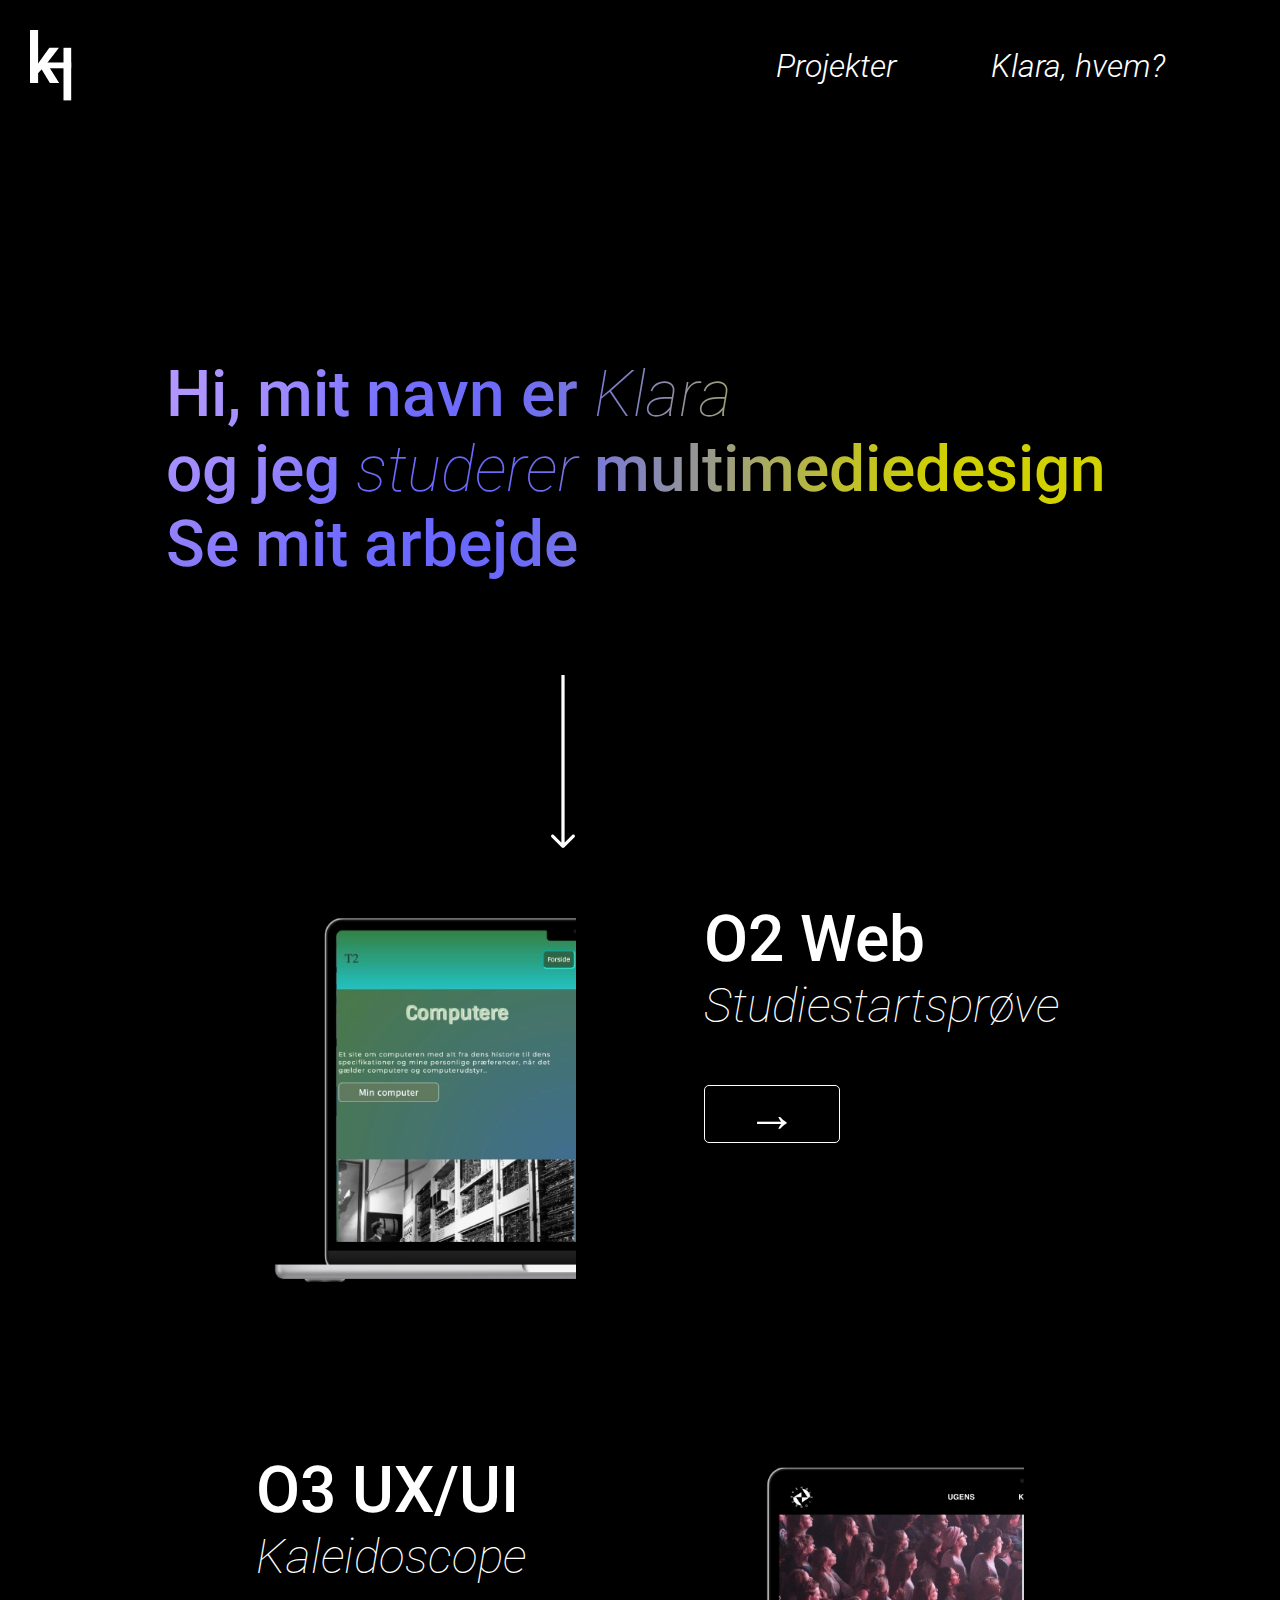
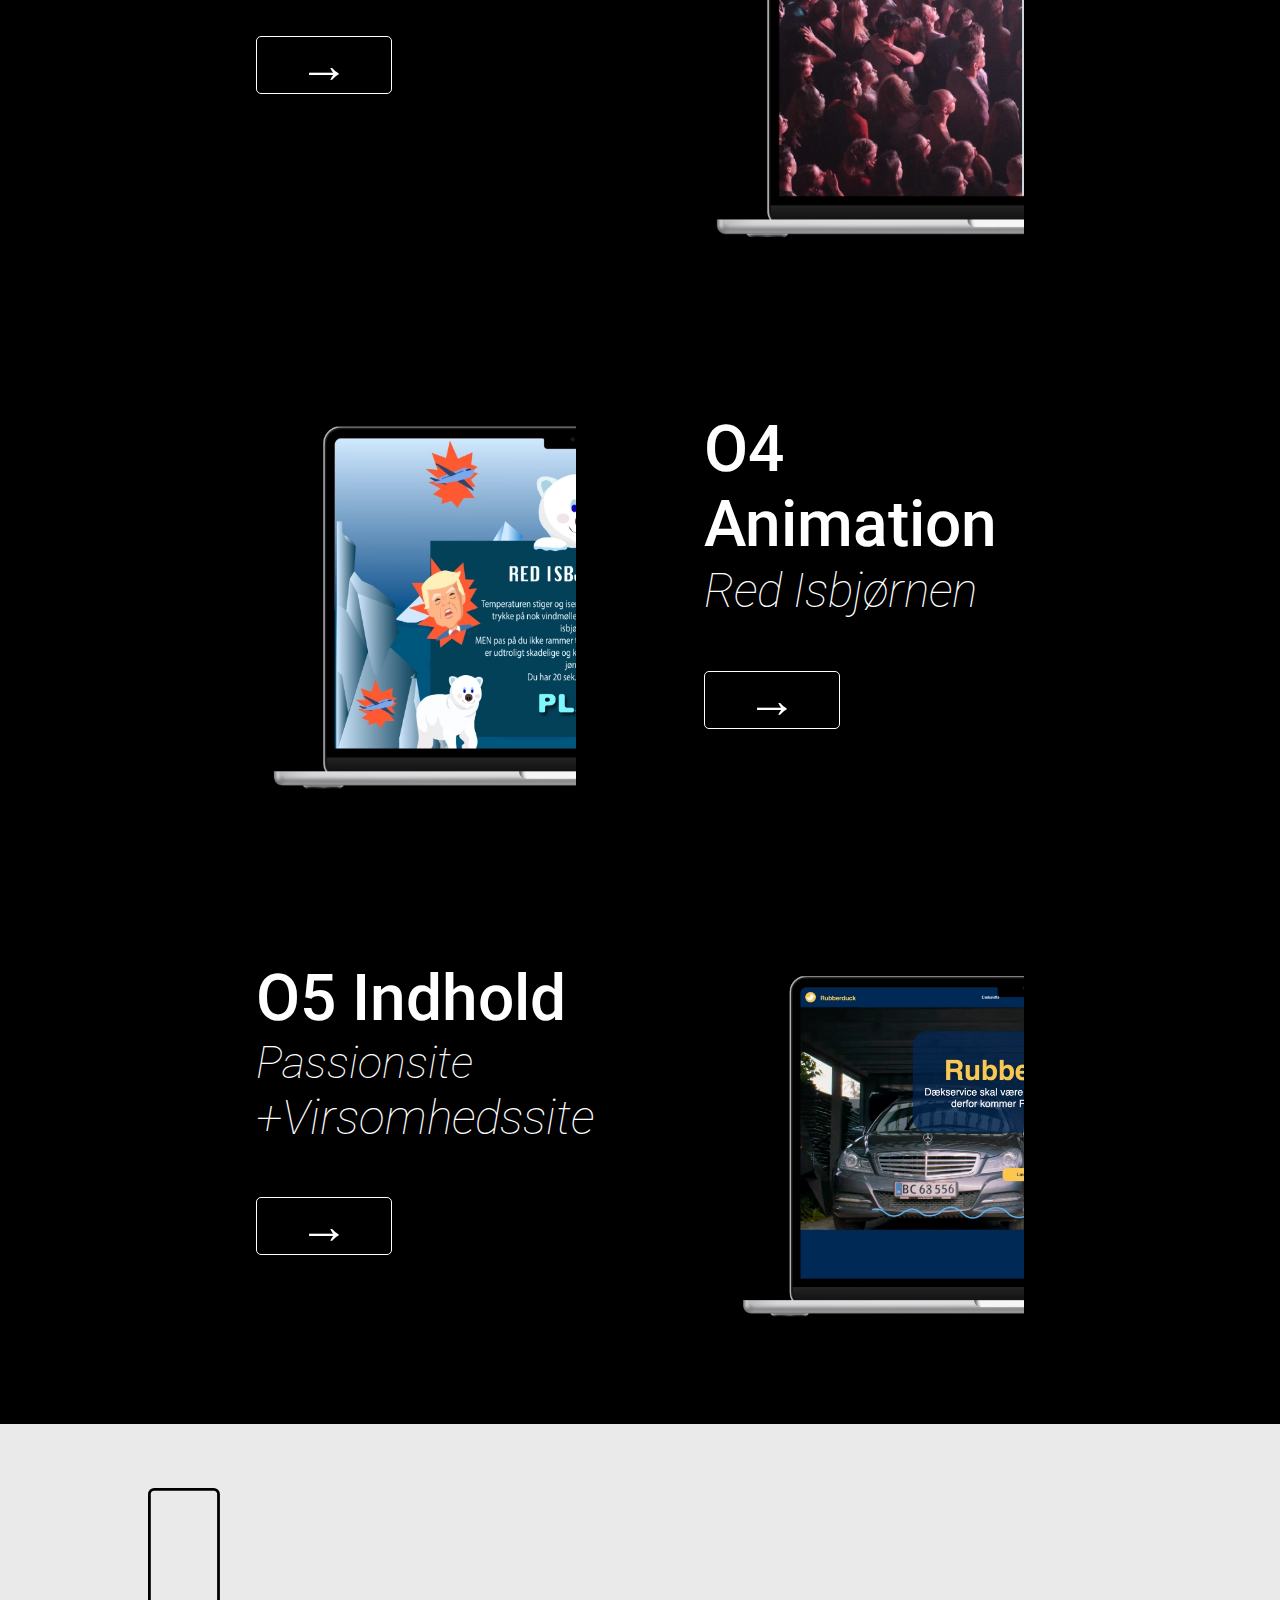
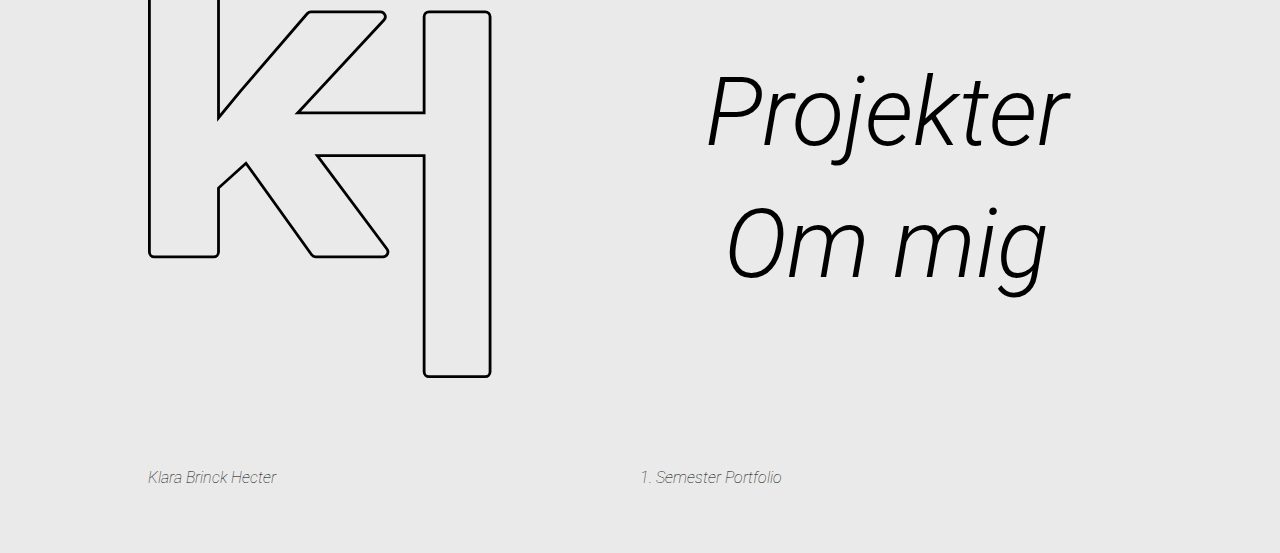
==== commit fda52209: "version 7" ====
--- a/index.html
+++ b/index.html
@@ -23,7 +23,7 @@
         <nav>
             <ul class="menu">
                 <li><a href="projekter.html">Projekter</a></li>
-                <li><a href="om.html">Om mig</a></li>
+                <li><a href="om.html">Klara, hvem?</a></li>
             </ul>
             <div class="burger">
                 <div class="line"></div>
@@ -38,7 +38,7 @@
                 <h1 class="forside_h1">Hi, mit navn er <span class="klara">Klara</span>
                 </h1>
                 <h1 class="forside_h1"> og jeg <span class="studerer">studerer</span> multimediedesign</h1>
-                <h1 class="forside_h1">Se mit arbejde </h1>
+                <h1 class="forside_h1">Se mit arbejde </h1> <img src="img/arrow.svg" alt="" class="arrow">
             </div>
         </div>
 
--- a/style.css
+++ b/style.css
@@ -174,6 +174,12 @@
 }
 
 /******** menu ********/
+.nav a.active {
+  font-weight: bold;
+  color: #ff5722; /* Fremhæv farven */
+  border-bottom: 2px solid #ff5722; /* Understregning */
+}
+
 header {
   display: flex;
   justify-content: space-between;
--- a/layout.css
+++ b/layout.css
@@ -10,7 +10,7 @@
   background-image: url("img/gradient.png");
   background-size: 150%;
 
-  animation: kf_herot 10s cubic-bezier(0.3, 0, 0.7, 1);
+  animation: kf_herot 7s cubic-bezier(0.3, 0, 0.7, 1);
 }
 
 @keyframes kf_herot {
@@ -23,6 +23,17 @@
   100% {
     background-position: 0% 0%;
   }
+}
+
+@media (max-width: 750%) {
+  .arrow {
+    display: none;
+  }
+}
+
+.pil-knap1 {
+  display: grid;
+  justify-content: center;
 }
 
 .forside_h1 {
@@ -85,6 +96,14 @@
 }
 
 @media (min-width: 750px) {
+  .arrow {
+    display: ;
+    position: absolute;
+    width: 2%;
+    left: 43%;
+    top: 75%;
+  }
+
   .forside_h3 {
     padding-bottom: 4vw;
     font-size: 3rem;
@@ -239,11 +258,6 @@
     padding-right: 15vw !important;
     padding-top: 5vw !important;
     padding-bottom: 10vw !important;
-  }
-
-  .pil-knap {
-    display: grid;
-    justify-content: center;
   }
 }
 
@@ -640,3 +654,5 @@
     transform: translateX(0); /* Tilbage til startposition */
   }
 }
+
+/**** projekter *******/
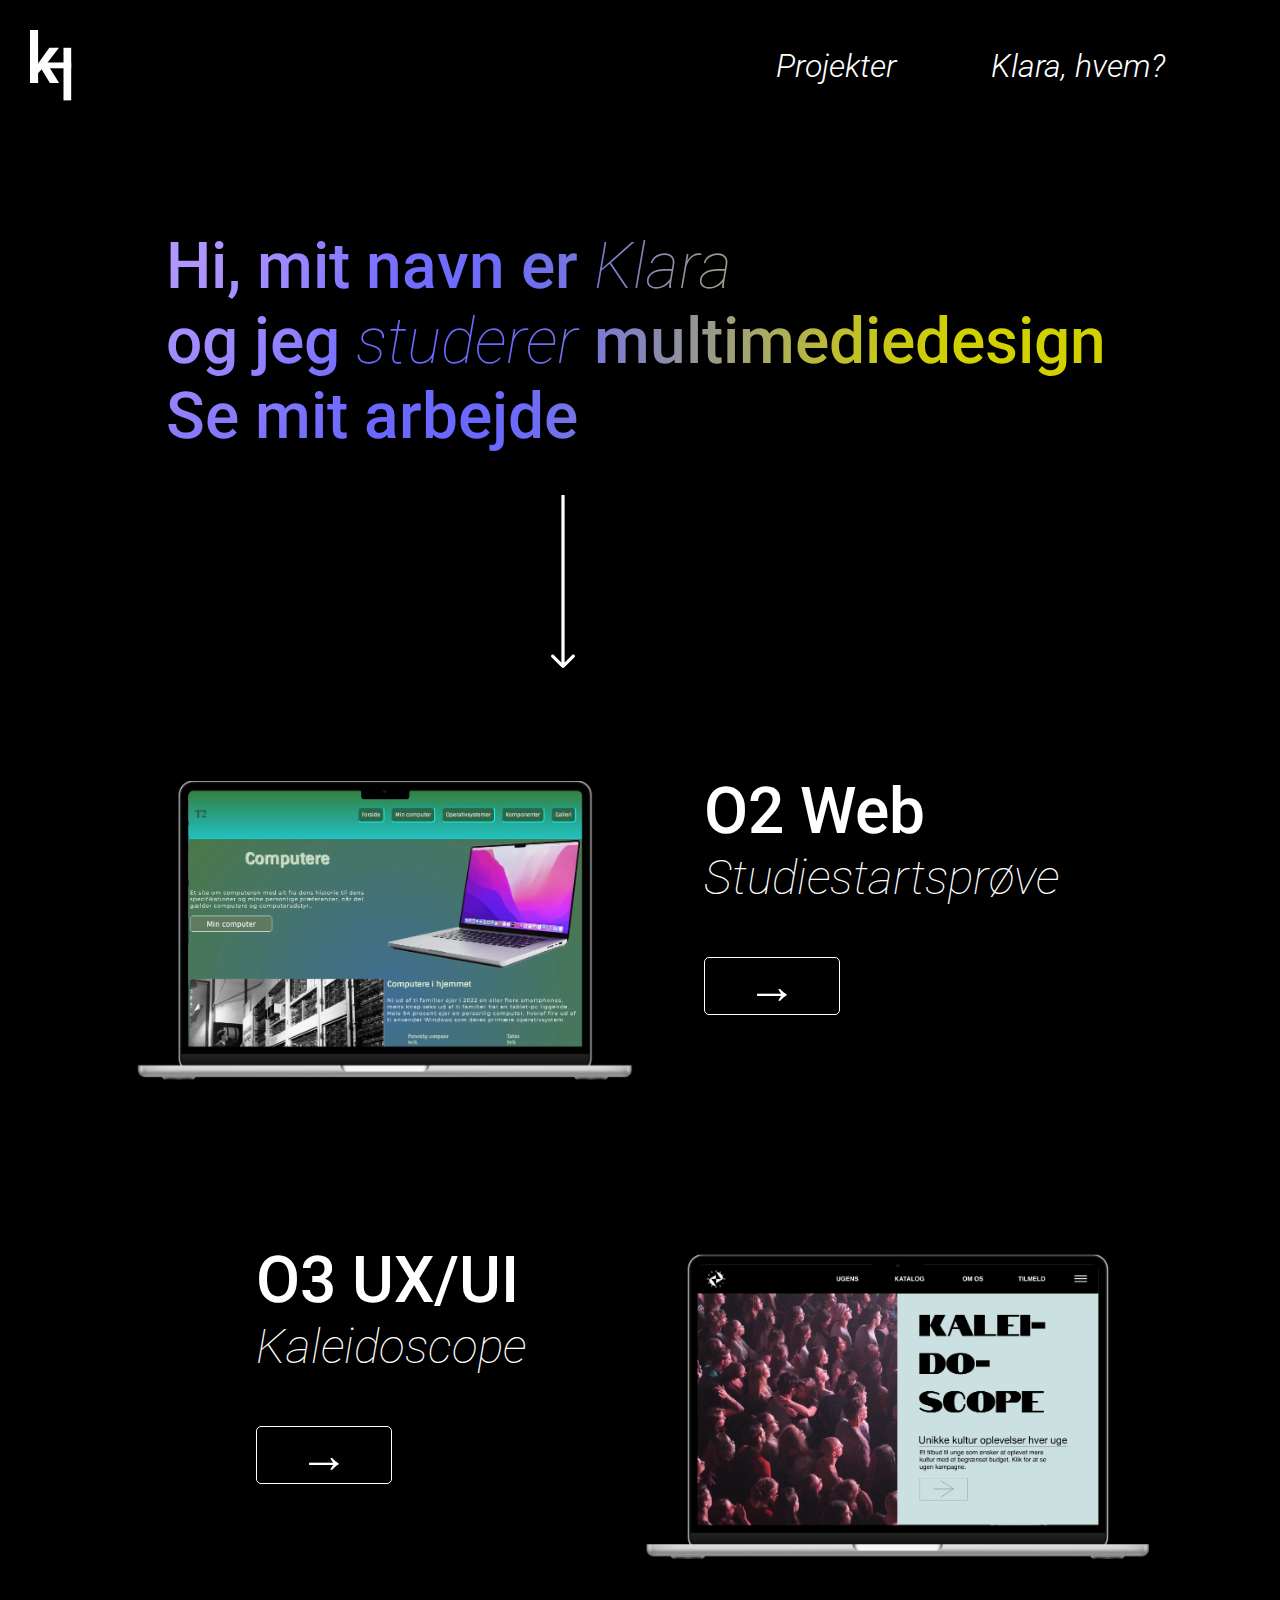
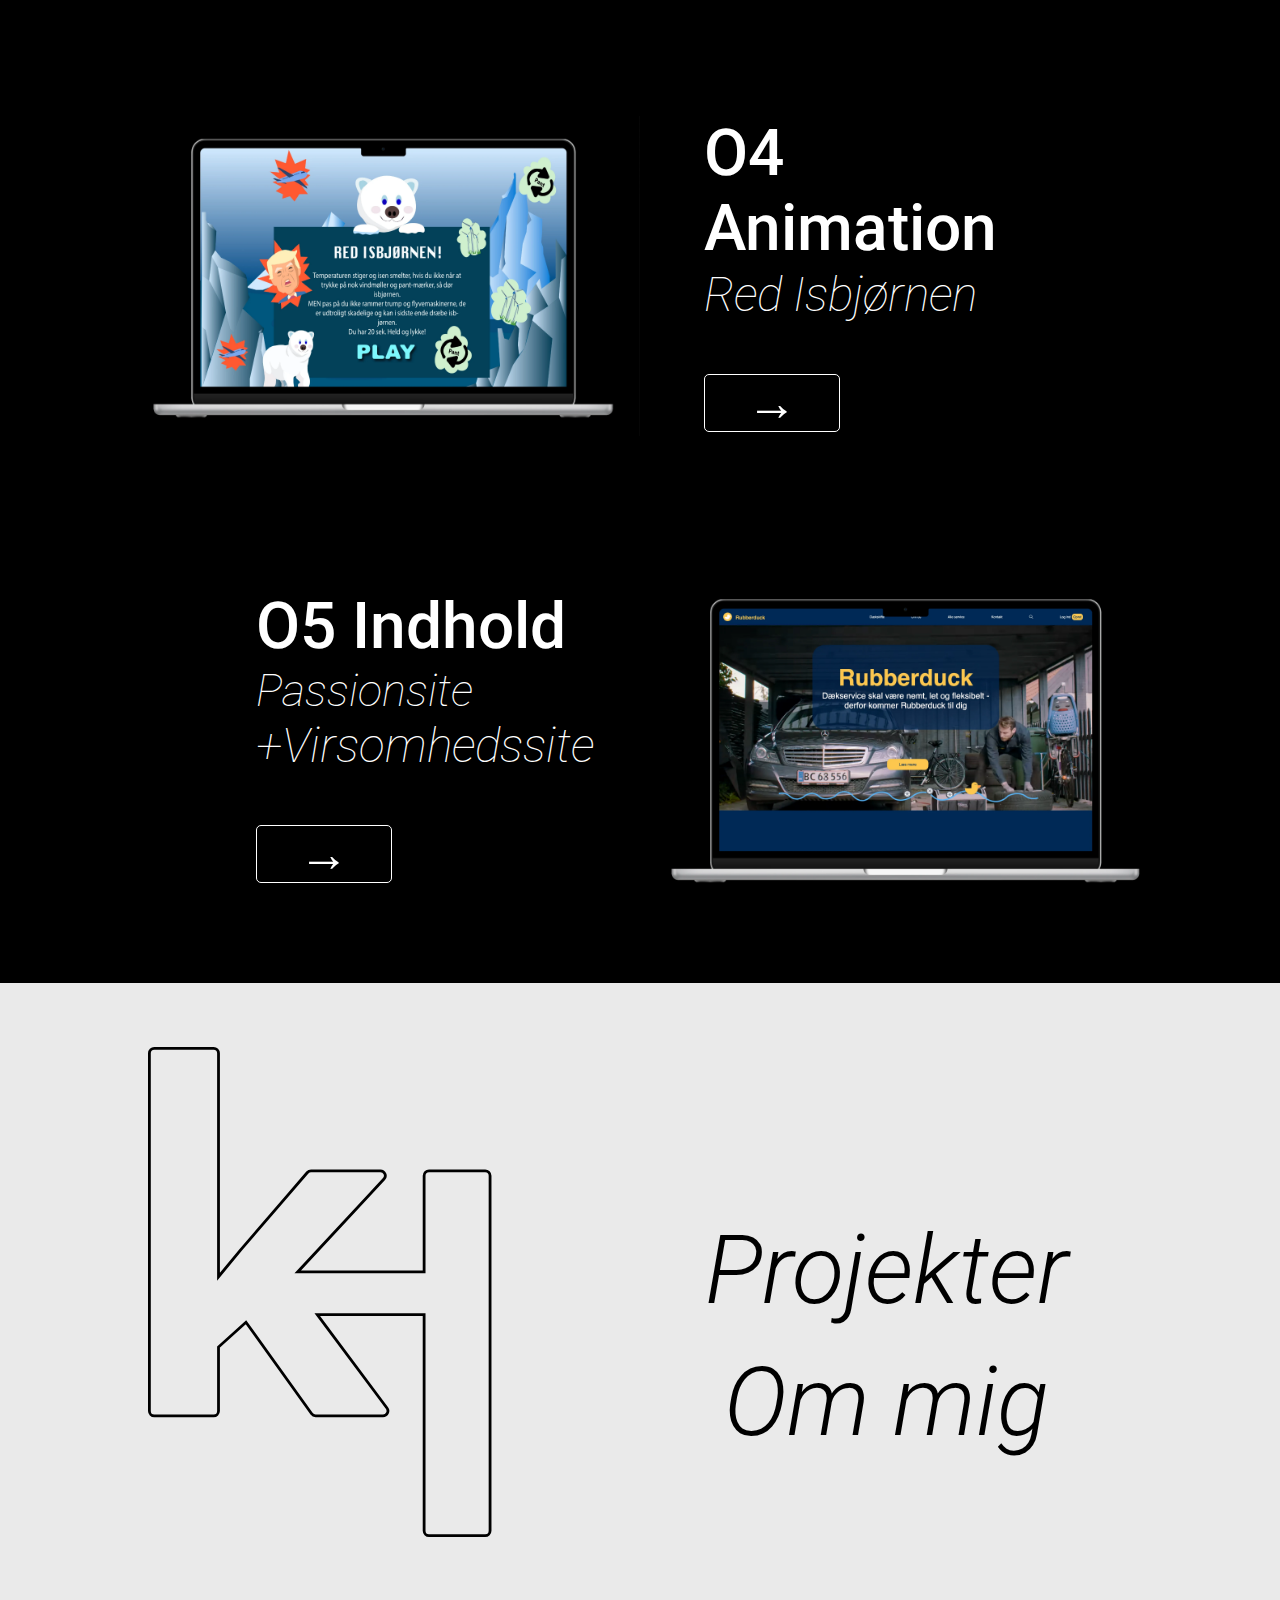
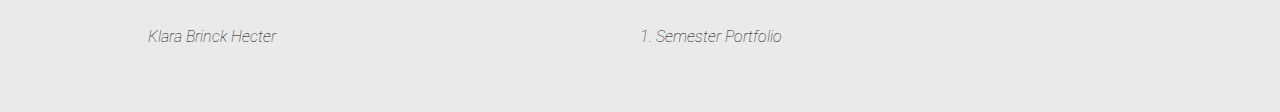
==== commit b1fa7856: "version 8" ====
--- a/index.html
+++ b/index.html
@@ -45,7 +45,7 @@
         <div>
 
             <div class="forside_grid1_1">
-                <div class="img_02"> <img src="img/02_proj.webp" alt=""></div>
+                <div class="img_02"> <img src="img/02_web.webp" alt=""></div>
                 <div class="tekst_02">
                     <h2 class="forside_undertitel">O2 Web </h2>
                     <h3 class="forside_h3">Studiestartsprøve</h3>
@@ -64,12 +64,12 @@
                         <a class="pil" href="03.html"> &rarr;</a>
                     </div>
                 </div>
-                <div class="img_03"><img src="img/03_proj.webp" alt=""></div>
+                <div class="img_03"><img src="img/03_web.webp" alt=""></div>
             </div>
 
 
             <div class="forside_grid1_1">
-                <div class="img_04"><img src="img/04_proj.webp" alt=""></div>
+                <div class="img_04"><img src="img/04_web.webp" alt=""></div>
                 <div class="tekst_04">
                     <h2 class="forside_undertitel">O4 Animation </h2>
                     <h3 class="forside_h3">Red Isbjørnen</h3>
@@ -89,7 +89,7 @@
                         <a class="pil" href="05.html"> &rarr;</a>
                     </div>
                 </div>
-                <div class="img_05"><img src="img/05_proj.webp" alt=""></div>
+                <div class="img_05"><img src="img/05_web.webp" alt=""></div>
             </div>
 
 
--- a/style.css
+++ b/style.css
@@ -110,6 +110,10 @@
 }
 
 @media (min-width: 750px) {
+  .hero_projekter {
+    padding-left: 15vw !important;
+  }
+
   p {
     font-size: 2rem;
     font-family: "Roboto", serif;
--- a/layout.css
+++ b/layout.css
@@ -10,7 +10,7 @@
   background-image: url("img/gradient.png");
   background-size: 150%;
 
-  animation: kf_herot 7s cubic-bezier(0.3, 0, 0.7, 1);
+  animation: kf_herot 10s cubic-bezier(0.3, 0, 0.7, 1) infinite;
 }
 
 @keyframes kf_herot {
@@ -25,9 +25,9 @@
   }
 }
 
-@media (max-width: 750%) {
+@media (max-width: 750px) {
   .arrow {
-    display: none;
+    display: none !important;
   }
 }
 
@@ -55,7 +55,7 @@
 .hero {
   background-color: black;
   padding-left: 10vw;
-  padding-top: 10vw;
+  /* padding-top: 10vw; */
   padding-right: 10vw;
   padding-bottom: 20vw;
 }
@@ -97,11 +97,10 @@
 
 @media (min-width: 750px) {
   .arrow {
-    display: ;
     position: absolute;
     width: 2%;
     left: 43%;
-    top: 75%;
+    top: 55%;
   }
 
   .forside_h3 {
@@ -122,9 +121,25 @@
     font-size: 4rem;
   }
 
+  @keyframes kf_appear {
+    from {
+      opacity: 0;
+      scale: 0.5;
+    }
+
+    to {
+      opacity: 1;
+      scale: 1;
+    }
+  }
+
   .img_02 {
-    padding-left: 10vw;
-    padding-right: 5vw;
+    /* padding-left: 10vw;
+    padding-right: 5vw; */
+
+    animation: kf_appear linear;
+    animation-timeline: view();
+    animation-range: entry 0% cover 40%;
   }
 
   .tekst_02 {
@@ -132,30 +147,30 @@
     padding-right: 5vw;
   }
 
-  .img_03 {
+  /* .img_03 {
     padding-left: 5vw;
     padding-right: 10vw;
-  }
+  } */
 
   .tekst_03 {
     padding-left: 10vw;
     padding-right: 5vw;
   }
 
-  .img_04 {
+  /* .img_04 {
     padding-left: 10vw;
     padding-right: 5vw;
-  }
+  } */
 
   .tekst_04 {
     padding-left: 5vw;
     padding-right: 10vw;
   }
 
-  .img_05 {
+  /* .img_05 {
     padding-left: 5vw;
     padding-right: 10vw;
-  }
+  } */
 
   .tekst_05 {
     padding-left: 10vw;
@@ -171,6 +186,10 @@
     flex-wrap: wrap;
     gap: 20px; /* Afstand mellem elementer */
     padding-bottom: 10vw;
+
+    animation: kf_appear linear;
+    animation-timeline: view();
+    animation-range: entry 0% cover 40%;
   }
 
   .img_02 {
@@ -381,6 +400,14 @@
     padding-left: 15vw !important;
     padding-right: 15vw !important;
     padding-top: 5vw !important;
+  }
+
+  .flex_boks_03 {
+    display: flex;
+    justify-content: center;
+    gap: 20vw;
+    padding-top: 5vw;
+    padding-bottom: 5vw;
   }
 }
 
@@ -546,56 +573,79 @@
   border-width: 1px;
 
   padding: 10px;
-  width: 15%;
-}
-
-.kompetencer_1 {
-  position: absolute;
-  left: 10%;
-}
-
-.kompetencer_2 {
-  position: absolute;
-  left: 70%;
-}
-
-.kompetencer_3 {
-  position: absolute;
-  left: 40%;
-}
-
-.kompetencer_5 {
-  position: absolute;
-  left: 60%;
-}
-
-.kompetencer_6 {
-  position: absolute;
-  left: 80%;
-  top: 370%;
-}
-
-.kompetencer_7 {
-  position: absolute;
-  left: 15%;
-}
-
-.kompetencer_8 {
-  position: absolute;
-  left: 50%;
-}
-
-.kompetencer_10 {
-  position: absolute;
-  left: 15%;
-}
-
-.kompetencer {
-  padding: 10vw;
-}
-
-.padding {
-  padding: 2vw;
+  width: 61%;
+}
+
+@media (min-width: 750px) {
+  .kompetencer_1,
+  .kompetencer_2,
+  .kompetencer_3,
+  .kompetencer_4,
+  .kompetencer_5,
+  .kompetencer_6,
+  .kompetencer_7,
+  .kompetencer_8,
+  .kompetencer_9,
+  .kompetencer_10 {
+    font-family: "Roboto", serif;
+    font-weight: 100;
+    font-style: italic;
+    font-size: 2rem;
+    color: white;
+    border-color: rgb(24, 146, 0);
+    border-radius: 52px;
+    border-style: solid;
+    padding-inline: 28px;
+    border-width: 1px;
+
+    padding: 10px;
+    width: 15%;
+  }
+
+  .kompetencer_1 {
+    position: absolute;
+    left: 10%;
+  }
+
+  .kompetencer_2 {
+    position: absolute;
+    left: 70%;
+  }
+
+  .kompetencer_3 {
+    position: absolute;
+    left: 40%;
+  }
+
+  .kompetencer_5 {
+    position: absolute;
+    left: 60%;
+  }
+
+  .kompetencer_6 {
+    position: absolute;
+    left: 80%;
+    top: 370%;
+  }
+
+  .kompetencer_7 {
+    position: absolute;
+    left: 15%;
+  }
+
+  .kompetencer_8 {
+    position: absolute;
+    left: 50%;
+  }
+
+  .kompetencer_10 {
+    position: absolute;
+    left: 15%;
+  }
+
+  .kompetencer {
+    padding: 10vw;
+  }
 }
 
 @media (min-width: 750px) {
@@ -655,4 +705,15 @@
   }
 }
 
+.padding {
+  padding: 2vw;
+}
+
+@media (max-width: 750px) {
+  .kompetencer {
+    padding-bottom: 5vw;
+    padding-top: 5vw;
+    padding-left: 5vw;
+  }
+}
 /**** projekter *******/
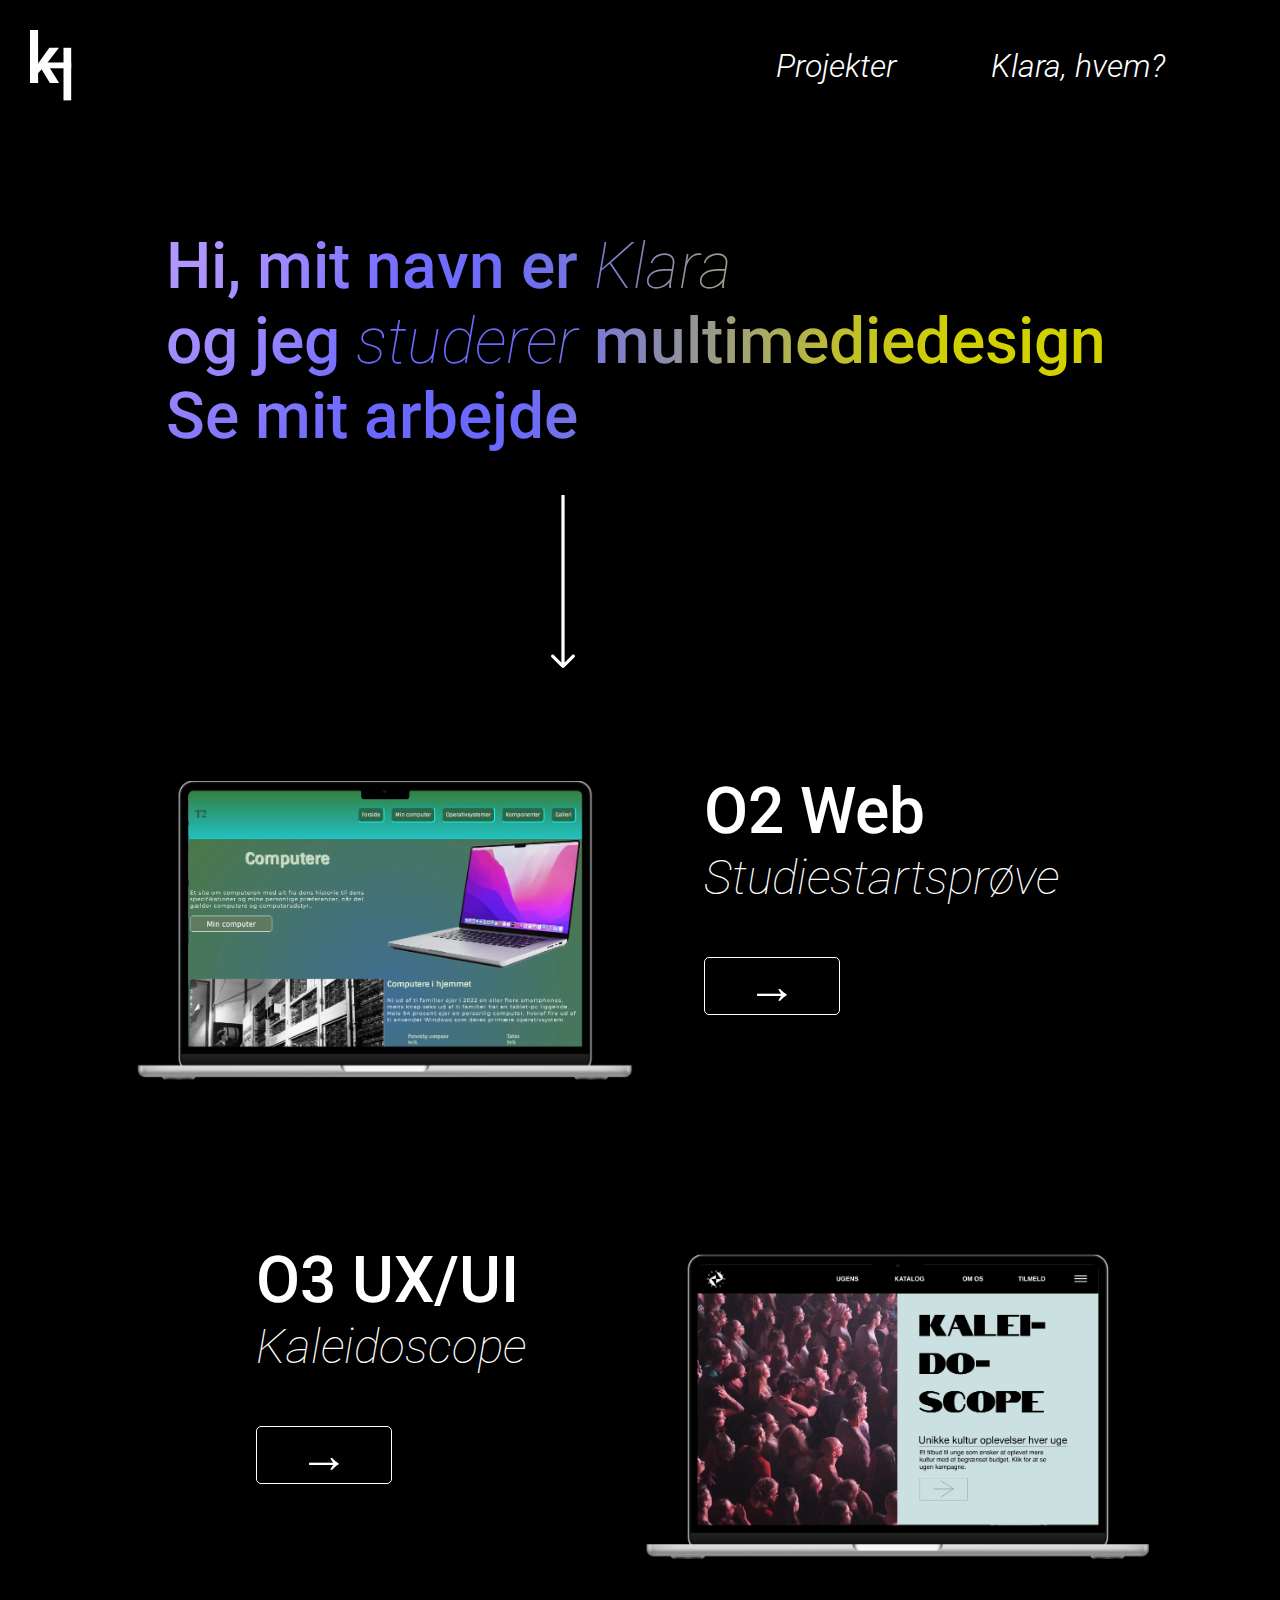
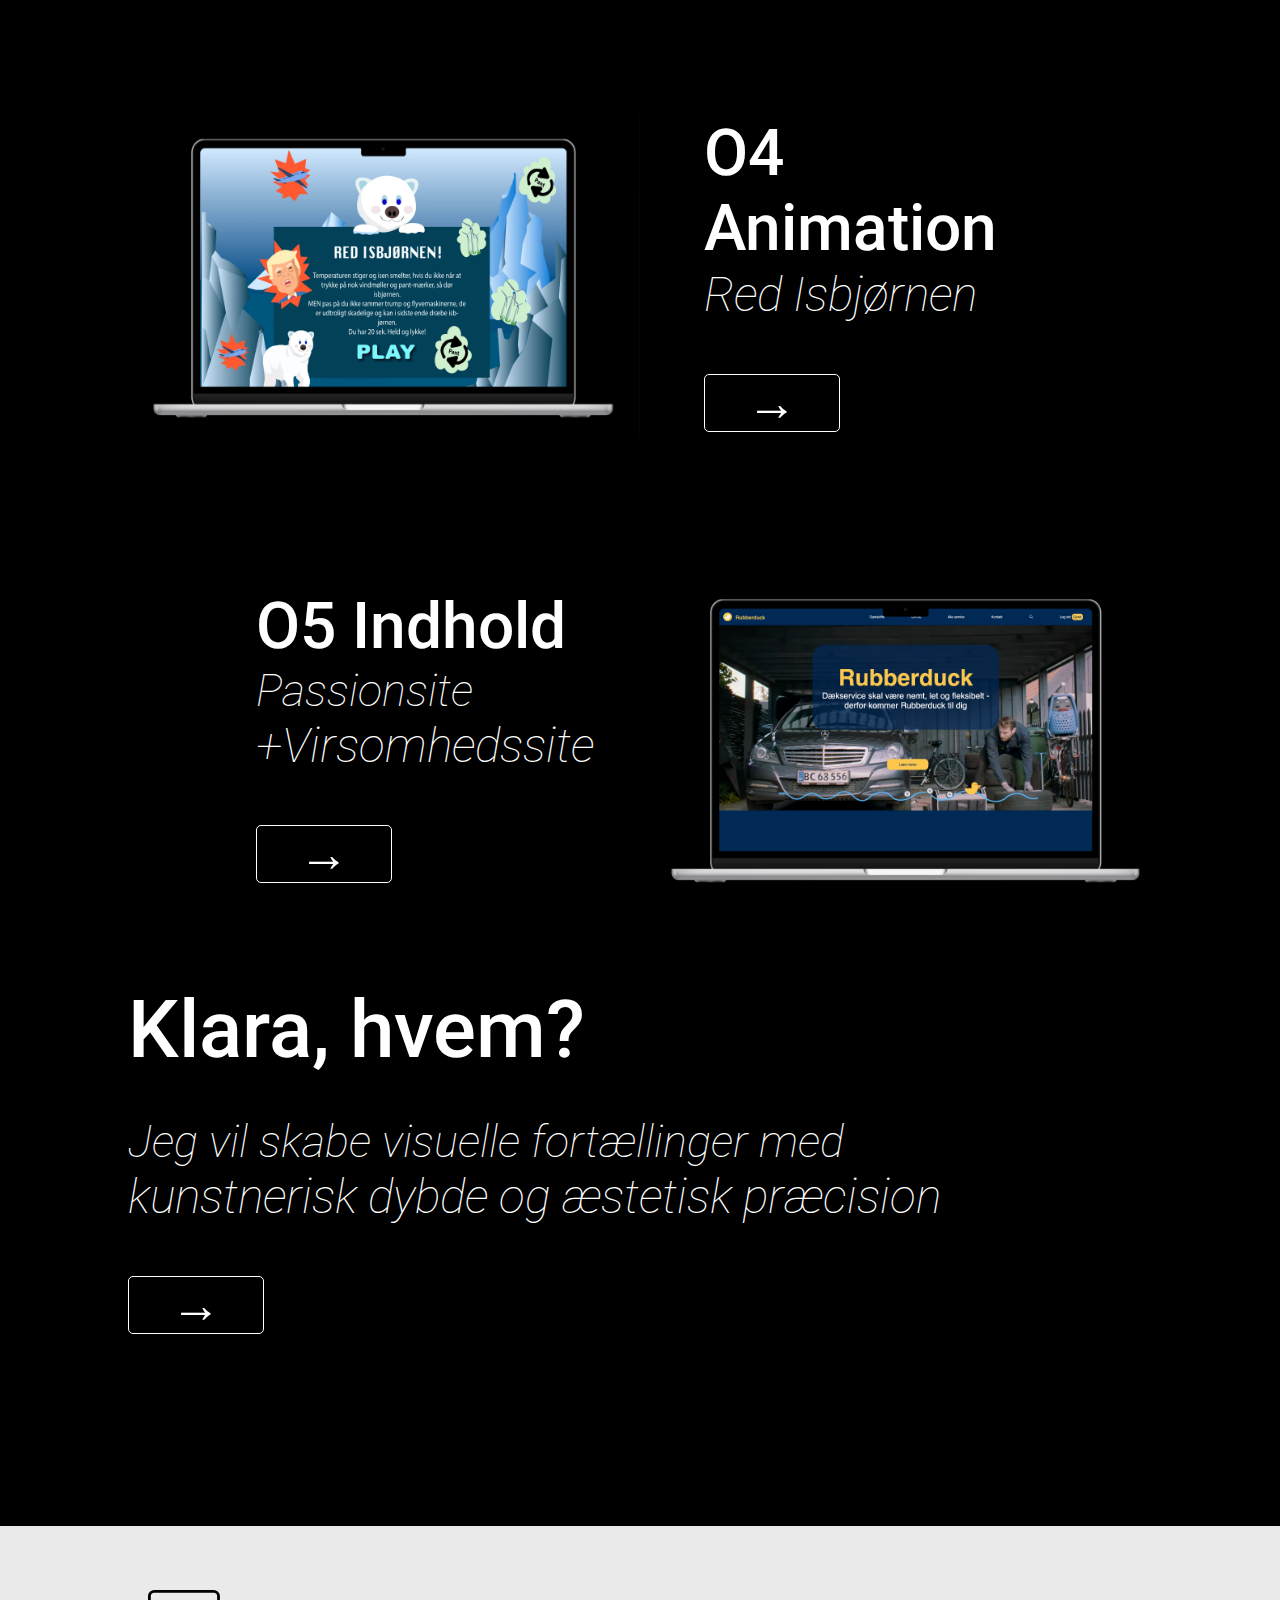
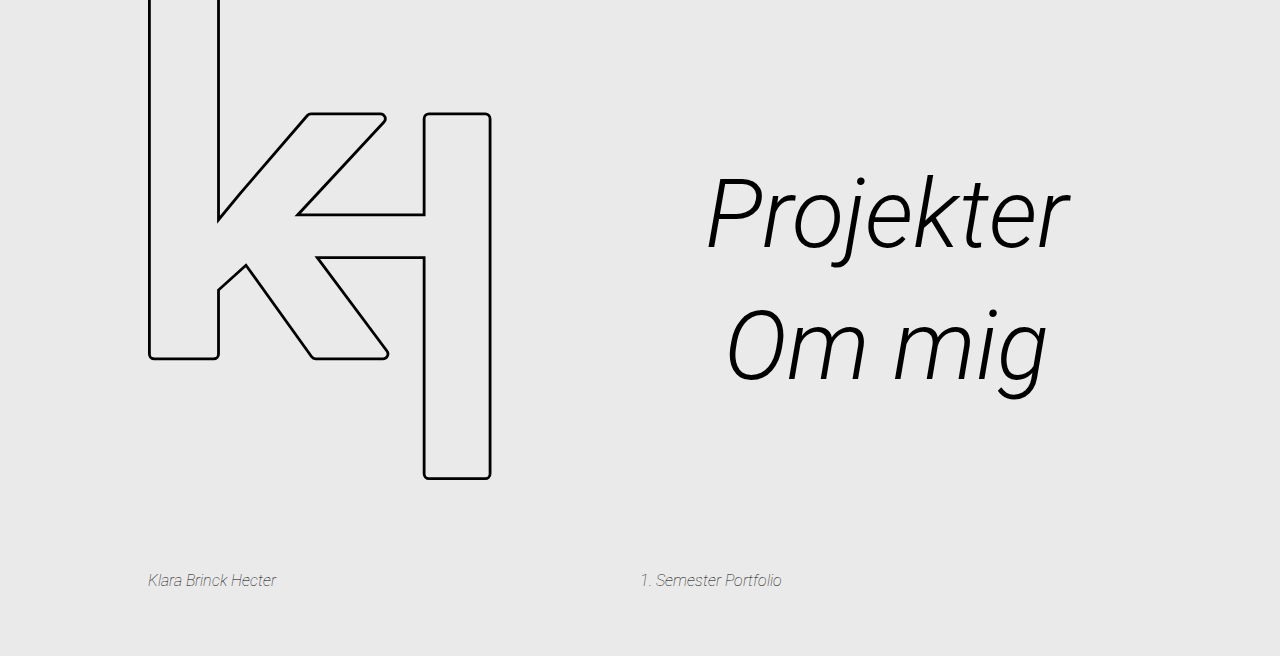
==== commit 0564afaa: "version 9" ====
--- a/index.html
+++ b/index.html
@@ -93,6 +93,21 @@
             </div>
 
 
+            <div class="forside_om">
+                <div class="tekst_05">
+                    <h2>Klara, hvem?</h2>
+                    <h3>Jeg vil skabe visuelle fortællinger med</h3>
+                    <h3 class="forside_h3"> kunstnerisk
+                        dybde og æstetisk præcision</h3>
+                    <div class="pil-knap">
+                        <a class="pil" href="om.html"> &rarr;</a>
+                    </div>
+                </div>
+            </div>
+
+
+
+
 
 
         </div>
--- a/style.css
+++ b/style.css
@@ -178,10 +178,12 @@
 }
 
 /******** menu ********/
-.nav a.active {
-  font-weight: bold;
-  color: #ff5722; /* Fremhæv farven */
-  border-bottom: 2px solid #ff5722; /* Understregning */
+nav a.active {
+  color: #ffffff;
+  /* font-weight: bold; */
+  border-bottom: 2px solid #ee22cc;
+  border-radius: 2px;
+  border-width: 1px;
 }
 
 header {
--- a/layout.css
+++ b/layout.css
@@ -23,6 +23,10 @@
   100% {
     background-position: 0% 0%;
   }
+}
+
+.forside_om{
+  padding-bottom: 15vw;
 }
 
 @media (max-width: 750px) {
@@ -175,6 +179,154 @@
   .tekst_05 {
     padding-left: 10vw;
     padding-right: 5vw;
+  }
+}
+
+/********** projekter *********/
+@media (min-width: 750px) {
+  .grid_1-1 {
+    display: grid;
+    grid-template-columns: 1fr 1fr;
+    gap: 40px;
+
+    padding-top: 80px;
+    padding-bottom: 10vw;
+  }
+}
+
+.tekst_boks {
+  padding-left: 0%;
+  text-align: left;
+  padding-left: 20px;
+}
+
+.grid_1-1 {
+  gap: 40px;
+  padding-left: 10vw;
+  padding-right: 10vw;
+  padding-top: 80px;
+}
+
+.index {
+  padding-left: 0%;
+}
+
+.index_2 {
+  padding-left: 0%;
+}
+
+.index_3 {
+  border: 0; /* Fjern standardkanten */
+  height: 0.5px; /* Sæt tykkelsen af linjen */
+  background-color: #333; /* Vælg en farve til linjen */
+  width: 100%; /* Juster bredden af linjen */
+  margin: auto;
+}
+/********** hover på katalog 1 ***********/
+
+@media (max-width:750px){
+.grid_1-1 {
+  padding-bottom: 10vw;
+}
+
+.wrapper {
+  display: flex;
+  justify-content: center; /* Centrerer billedet horisontalt */
+  align-items: center; /* Centrerer billedet vertikalt */
+  /* height: 60vh; Gør wrapperen stor nok til at centrere indholdet i skærmen */
+  padding-top: 15vw;
+}
+}
+
+.hover-1 {
+  position: relative; /* Gør det muligt at placere overlayet */
+  display: inline-block; /* Gør containeren til en blok, der kun fylder billedets bredde */
+}
+
+.katalog-1 {
+  width: 100%; /* Sæt den ønskede bredde på billedet */
+  height: auto; /* Beholder billedets proportioner */
+  display: block; /* Fjerner mellemrum under billedet */
+}
+
+.overlay {
+  position: absolute; /* Gør det muligt at placere overlayet over billedet */
+  top: 0;
+  left: 0;
+  right: 0;
+  opacity: 0; /* Skjuler overlayet som standard */
+  display: flex; /* Gør det muligt at centrere teksten */
+  justify-content: center; /* Centrerer teksten vandret */
+  align-items: center; /* Centrerer teksten lodret */
+  transition: opacity 0.3s ease; /* Glidende overgang for opacitet */
+
+   font-size: 2rem;
+  font-family: "Roboto", serif;
+  font-weight: 700;
+  font-style: normal;
+    bottom: 27px;
+border-radius: 20px;
+background-color: #000000;
+}
+
+.hover-1:hover .overlay {
+  opacity: 1; /* Gør overlayet synligt ved hover */
+}
+
+.tekst {
+  color: rgb(255, 255, 255); /* Gør teksten hvid */
+  text-align: center; /* Centrerer teksten */
+   font-family: "Roboto", serif;
+  font-weight: 300;
+  font-style: normal;
+  font-size: 2.8rem;
+
+  color: transparent;
+  background-clip:text;
+  background-image: url("img/gradient.png");
+  background-size: 150%;
+
+  animation: kf_herot 10s cubic-bezier(0.3, 0, 0.7, 1) infinite;
+}
+
+@media (min-width: 750px) {
+  .katalog-1 {
+    width: 480px; /* Sæt den ønskede bredde på billedet */
+    height: auto; /* Beholder billedets proportioner */
+    display: block; /* Fjerner mellemrum under billedet */
+  }
+  .overlay {
+    position: absolute; /* Gør det muligt at placere overlayet over billedet */
+    top: 0;
+    left: 0;
+    right: 0;
+    bottom: 70px;
+    opacity: 0; /* Skjuler overlayet som standard */
+     display: flex; /* Gør det muligt at centrere teksten */
+    justify-content: center; /* Centrerer teksten vandret */
+    align-items: center; /* Centrerer teksten lodret */
+    transition: opacity 0.3s ease; */ */ */
+
+    font-size: 2rem;
+  font-family: "Roboto", serif;
+  font-weight: 700;
+  font-style: normal;
+    bottom: 70px;
+border-radius: 20px;
+background-color: #000000;
+  }
+  .wrapper {
+    display: flex;
+    justify-content: center; /* Centrerer billedet horisontalt */
+    align-items: center; /* Centrerer billedet vertikalt */
+    /* height: 80vh;   Gør wrapperen stor nok til at centrere indholdet i skærmen */
+  }
+
+  .tekst_boks {
+    padding-left: 0%;
+    text-align: left;
+    padding-left: 10vw;
+    padding-right: 91px;
   }
 }
 
@@ -549,6 +701,10 @@
 
 .mig {
   padding: 10vw;
+}
+
+.tekst_boks_om{
+  padding-bottom: 10vw;
 }
 
 .kompetencer_1,
@@ -644,7 +800,9 @@
   }
 
   .kompetencer {
-    padding: 10vw;
+    padding-left: 10vw;
+       padding-right: 10vw;
+          padding-bottom: 10vw;
   }
 }
 
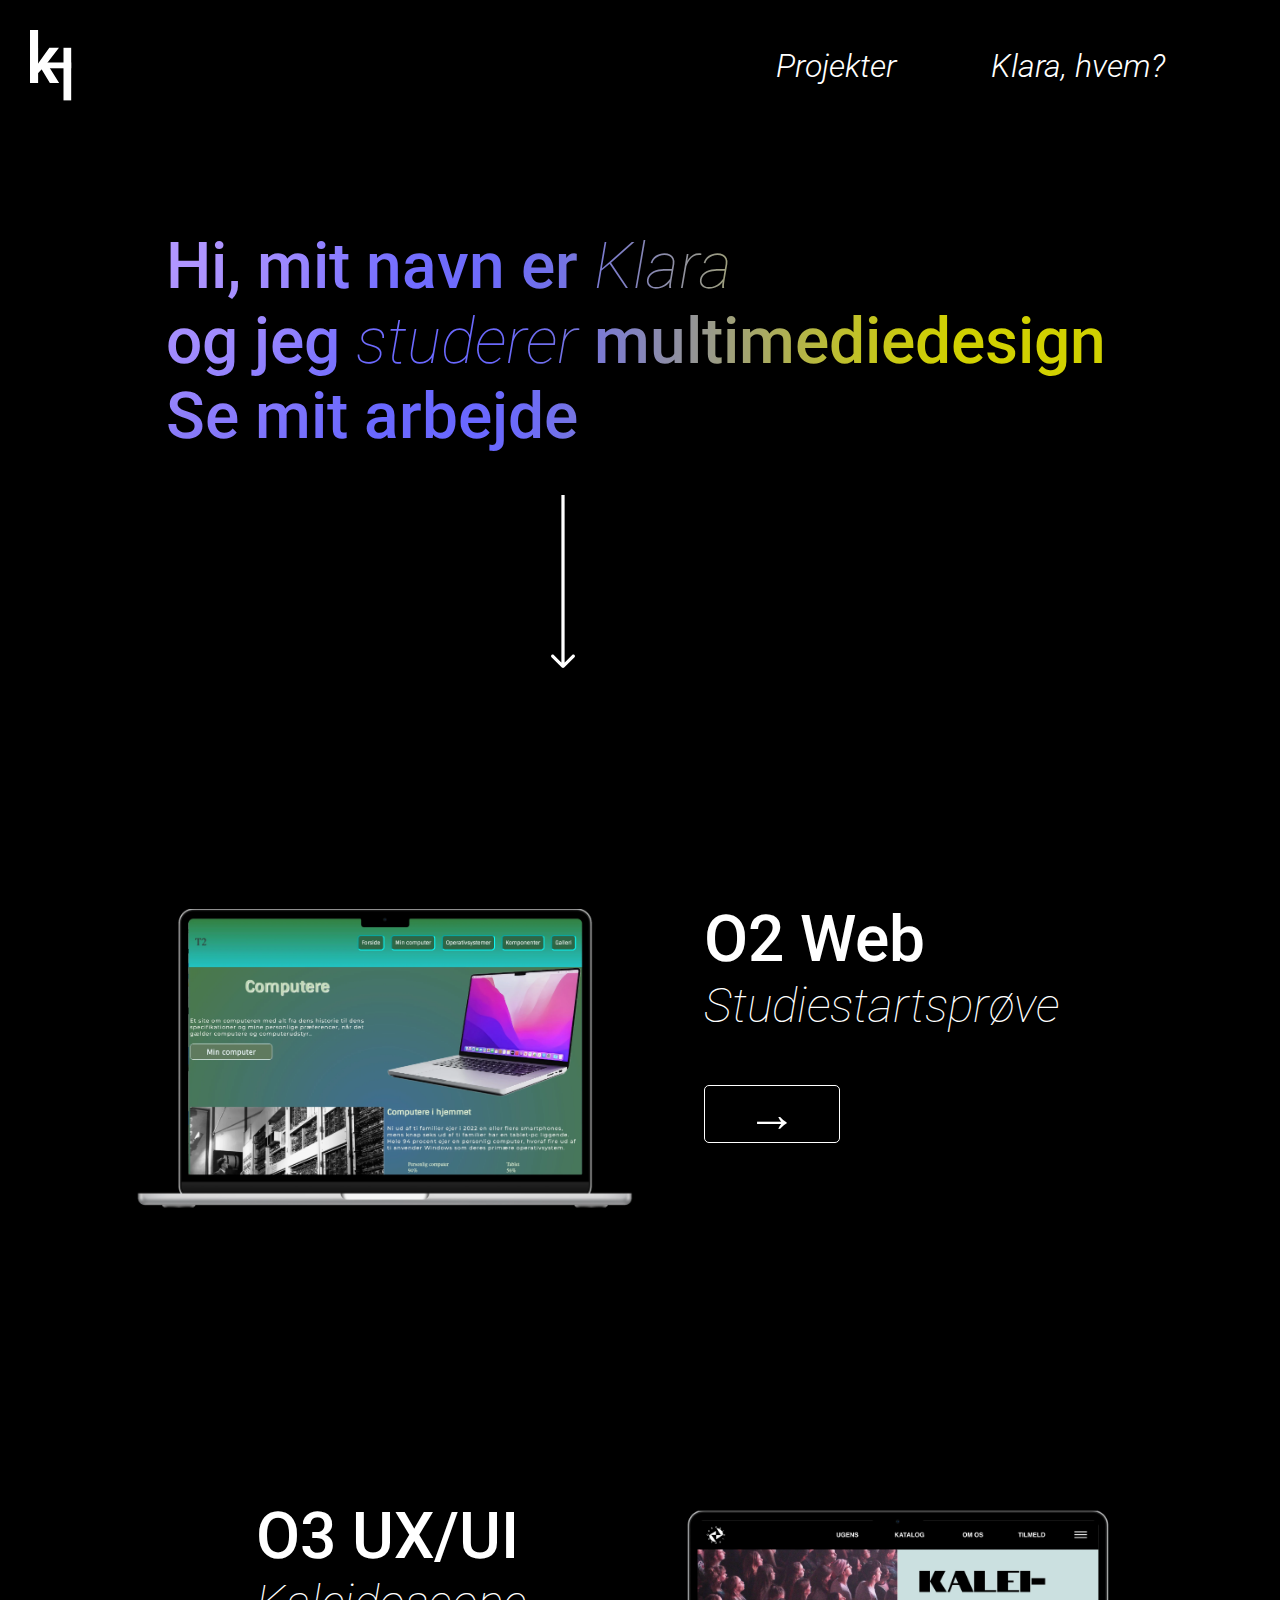
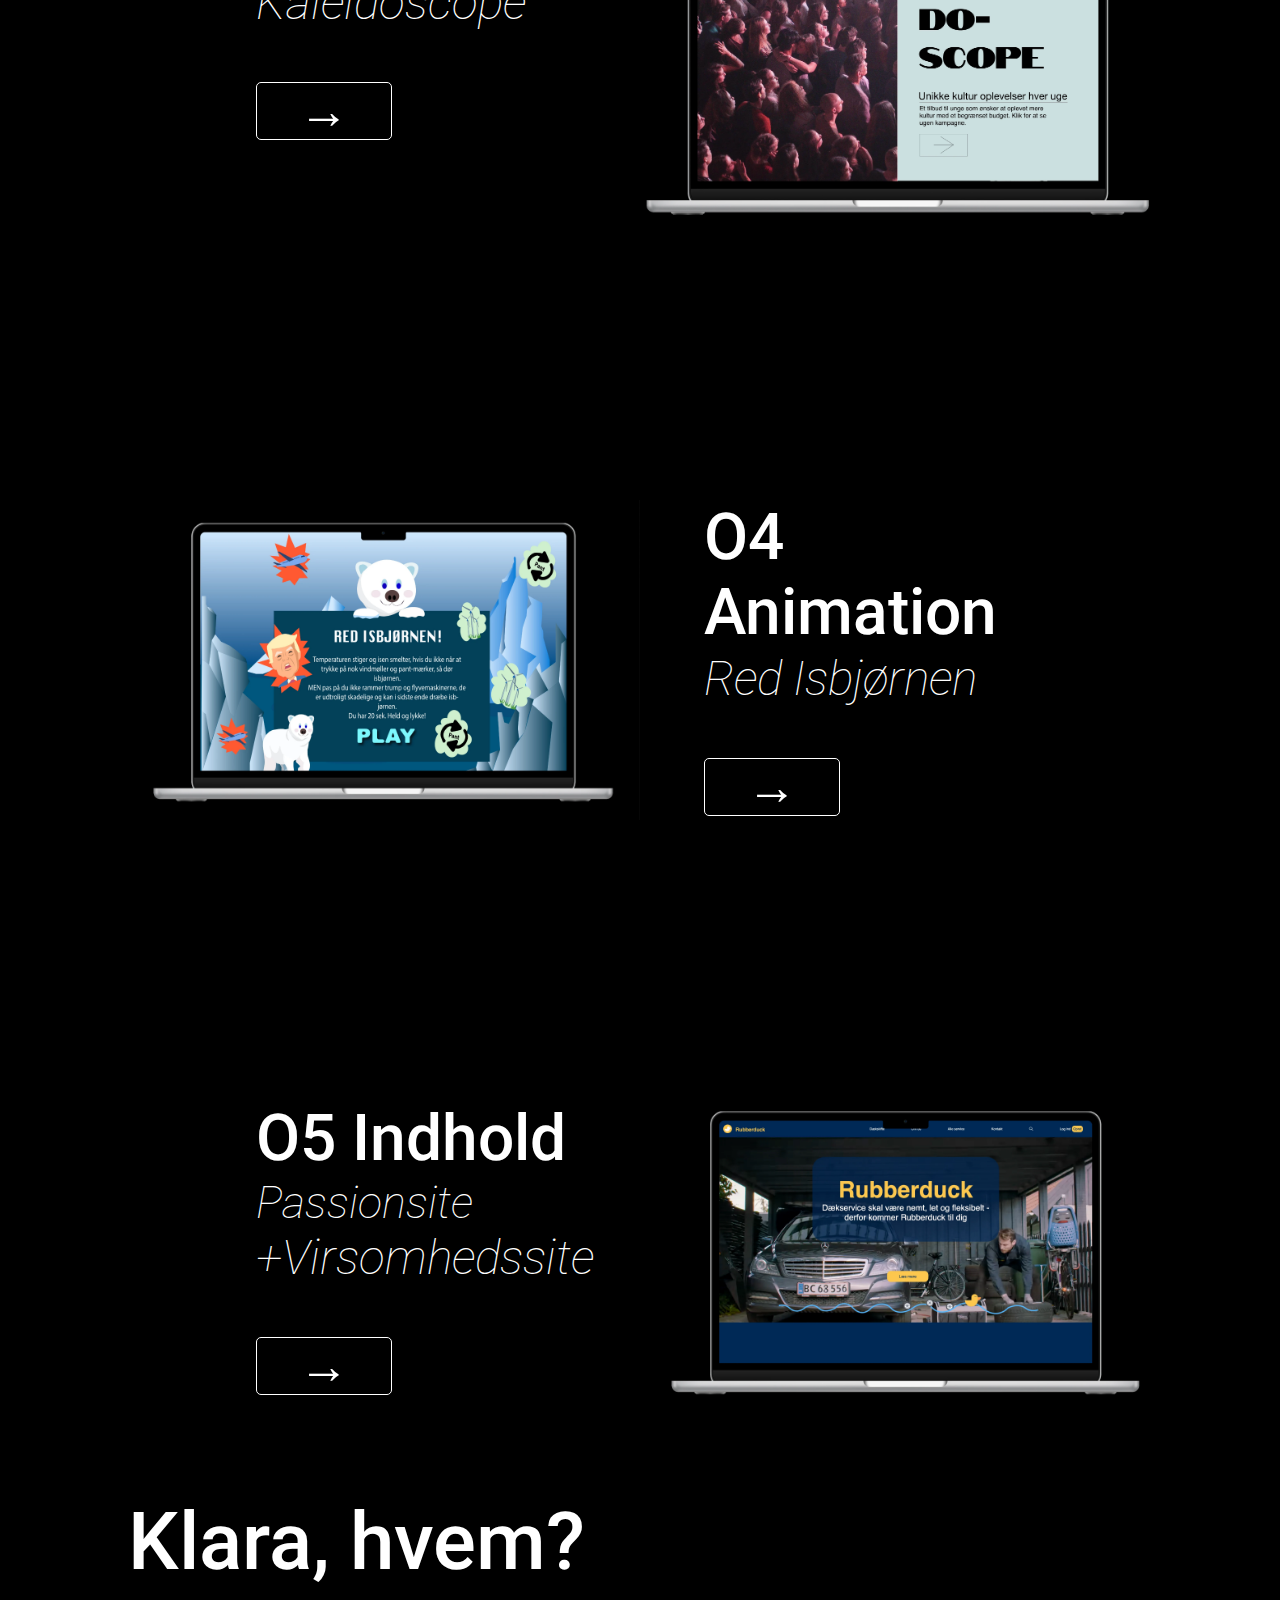
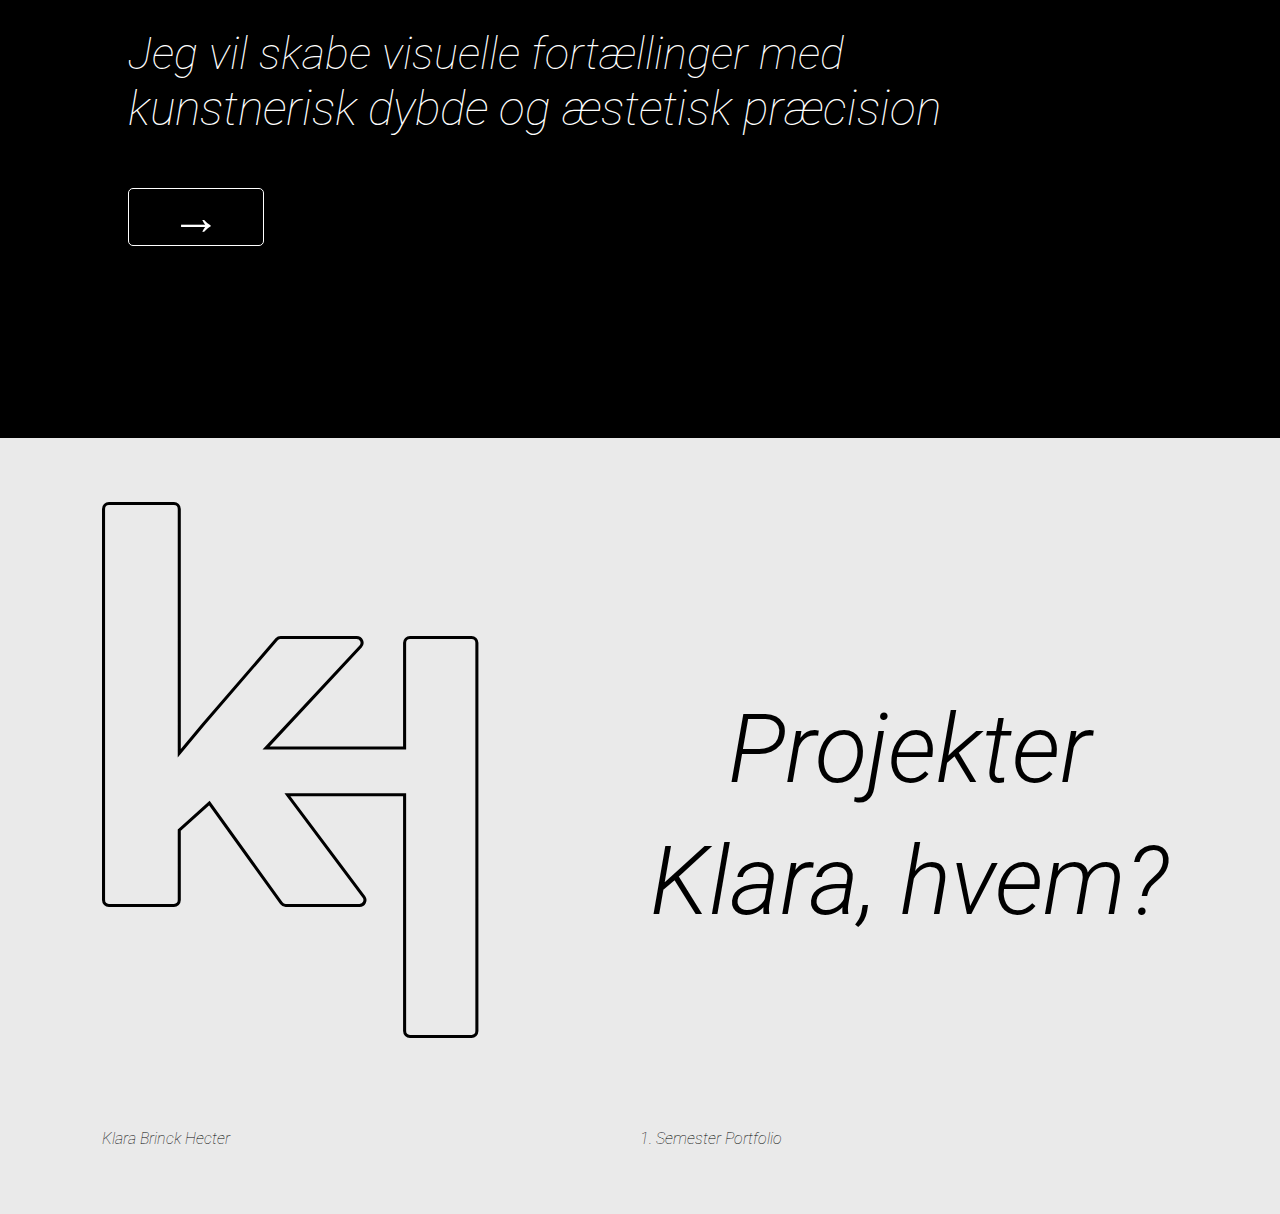
==== commit 2b377945: "version 10" ====
--- a/index.html
+++ b/index.html
@@ -3,9 +3,13 @@
 
 <head>
     <meta charset="UTF-8">
-    <meta name="robots" content="noindex, nofollow">
+
     <meta name="viewport" content="width=device-width, initial-scale=1.0">
     <title>Forside</title>
+    <meta name="robots" content="noindex, nofollow">
+    <link rel="apple-touch-icon" sizes="180x180" href="favicon/apple-touch-icon.png">
+    <link rel="icon" type="image/png" sizes="32x32" href="favicon/favicon-32x32.png">
+    <link rel="icon" type="image/png" sizes="16x16" href="/favicon/favicon-16x16.png">
     <link rel="stylesheet" href="style.css">
     <link rel="stylesheet" href="layout.css">
     <link rel="preconnect" href="https://fonts.googleapis.com">
@@ -13,6 +17,8 @@
     <link
         href="https://fonts.googleapis.com/css2?family=Barrio&family=Montserrat:ital,wght@0,100..900;1,100..900&family=Notable&family=Roboto:ital,wght@0,100;0,300;0,400;0,500;0,700;0,900;1,100;1,300;1,400;1,500;1,700;1,900&display=swap"
         rel="stylesheet">
+
+
 </head>
 
 <body>
@@ -127,7 +133,7 @@
                     </div>
 
                     <div class="om">
-                        <a href="om.html">Om mig</a>
+                        <a href="om.html">Klara, hvem?</a>
                     </div>
 
                 </div>
@@ -146,4 +152,6 @@
 
     </footer>
     <script src="script.js"></script>
-</body>+</body>
+
+</html>--- a/layout.css
+++ b/layout.css
@@ -117,7 +117,7 @@
     grid-template-columns: 1fr 1fr;
     padding-right: 10vw;
     padding-left: 10vw;
-    padding-top: 5vw;
+    padding-top: 15vw;
   }
 
   .forside_undertitel {
@@ -179,6 +179,7 @@
   .tekst_05 {
     padding-left: 10vw;
     padding-right: 5vw;
+
   }
 }
 
@@ -325,7 +326,7 @@
   .tekst_boks {
     padding-left: 0%;
     text-align: left;
-    padding-left: 10vw;
+    padding-left: 5vw;
     padding-right: 91px;
   }
 }
@@ -565,6 +566,10 @@
 
 /************ 04 **********/
 
+.align{
+  align-self: auto;
+}
+
 .lerings_boks_04 {
   background-color: #e4ccff;
 }
@@ -590,13 +595,7 @@
   left: 0;
 } */
 
-#fly_container {
-  width: 13%;
-  aspect-ratio: 200/200;
-  position: absolute;
-  top: 633px;
-  left: 330px;
-}
+
 
 #fly_sprite {
   width: 100%;
@@ -637,13 +636,24 @@
   animation-iteration-count: infinite;
 }
 
+@media (max-width: 750px){
 #liv_container {
   width: 13%;
   aspect-ratio: 200/200;
   position: absolute;
-  top: 450%;
+  top: 430%;
   left: 55%;
 }
+
+#fly_container {
+  width: 25%;
+  aspect-ratio: 200/200;
+  position: static;
+  top: 633px;
+  left: 330px;
+}
+}
+
 
 #liv_sprite {
   width: 100%;
@@ -672,6 +682,22 @@
     width: 10%;
     left: 19%;
   }
+
+  #liv_container {
+  width: 25%;
+  aspect-ratio: 200/200;
+  position: static;
+  top: 480%;
+  left: 55%;
+}
+
+#fly_container {
+  width: 35%;
+  aspect-ratio: 200/200;
+  position: static;
+  top: 170%;
+  left: 60%;
+}
 }
 /************* 05 *************/
 .lottie {
@@ -773,6 +799,10 @@
     left: 40%;
   }
 
+  .kompetencer_4{
+    position: absolute;
+  }
+
   .kompetencer_5 {
     position: absolute;
     left: 60%;
@@ -794,9 +824,16 @@
     left: 50%;
   }
 
+   .kompetencer_9{
+    position: absolute;
+    width: 20%;
+   top: 400%;
+  }
+
   .kompetencer_10 {
     position: absolute;
     left: 15%;
+    top: 415%;
   }
 
   .kompetencer {
